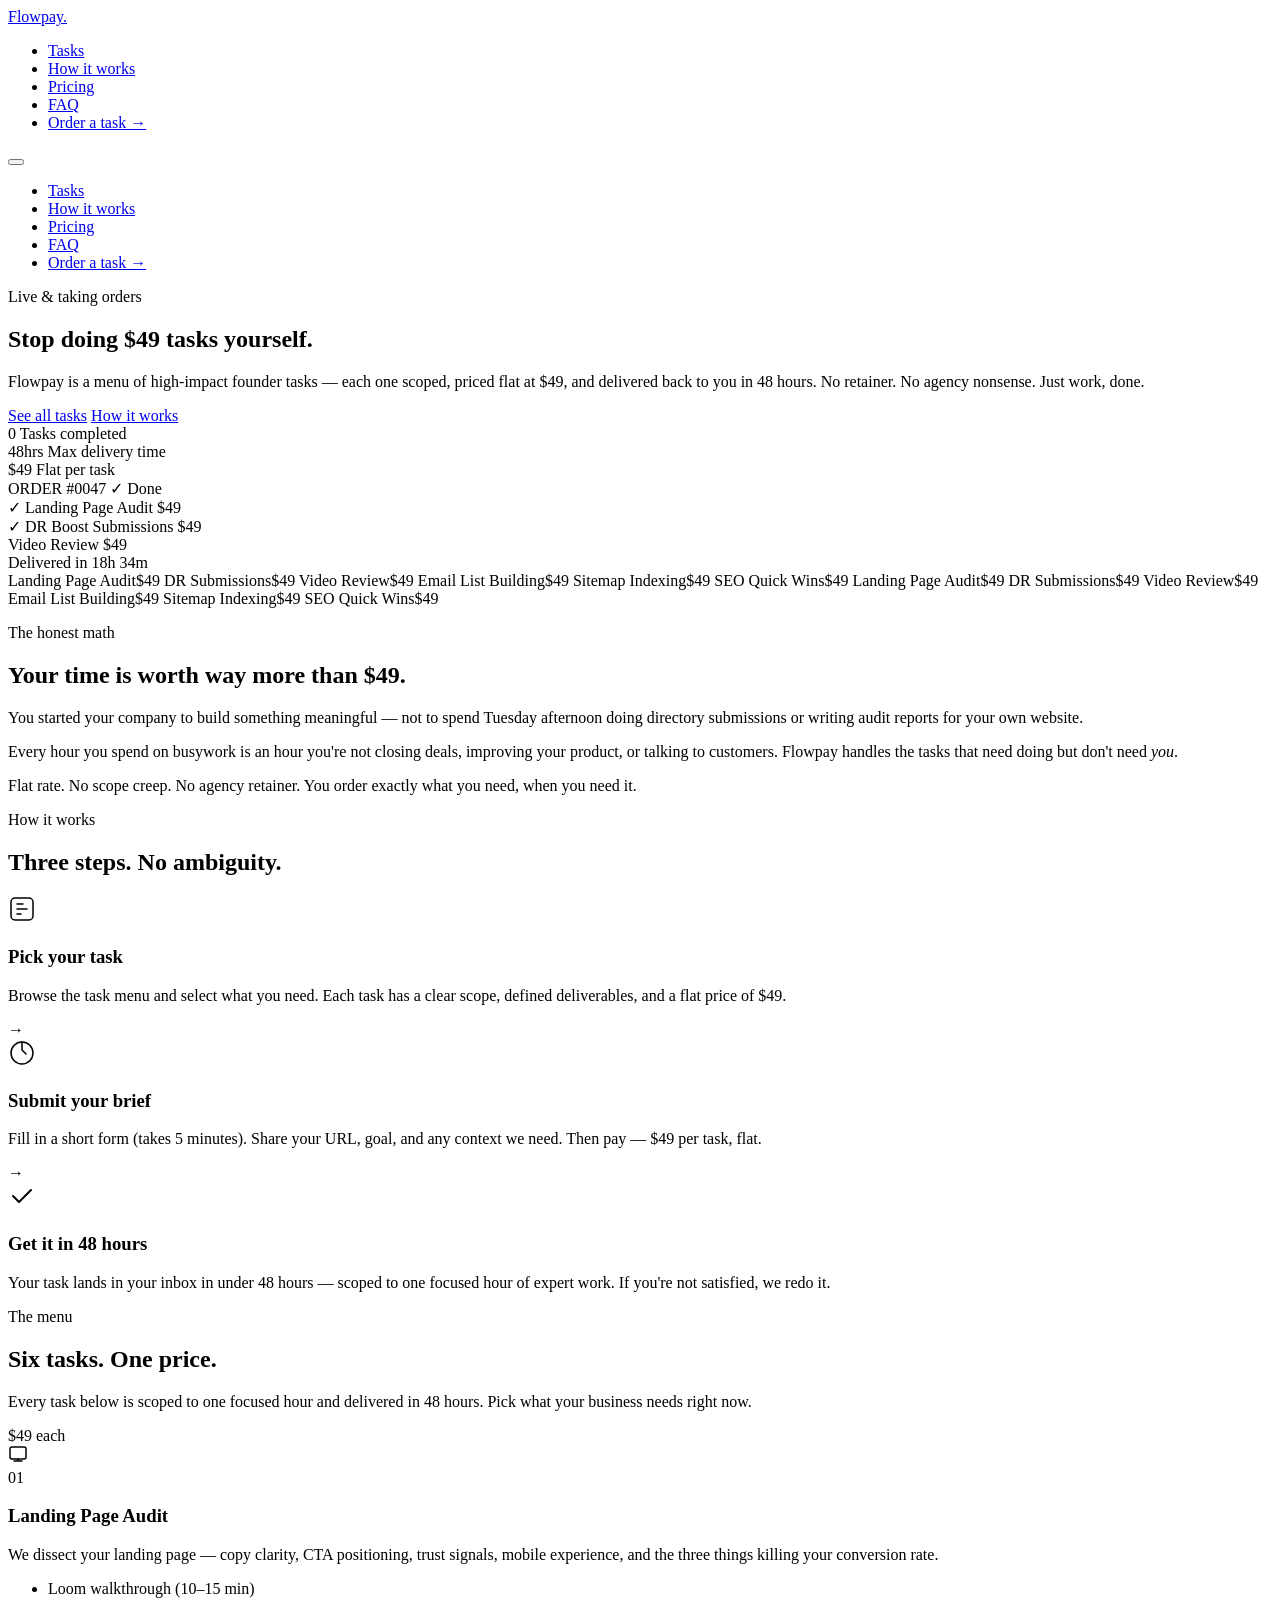
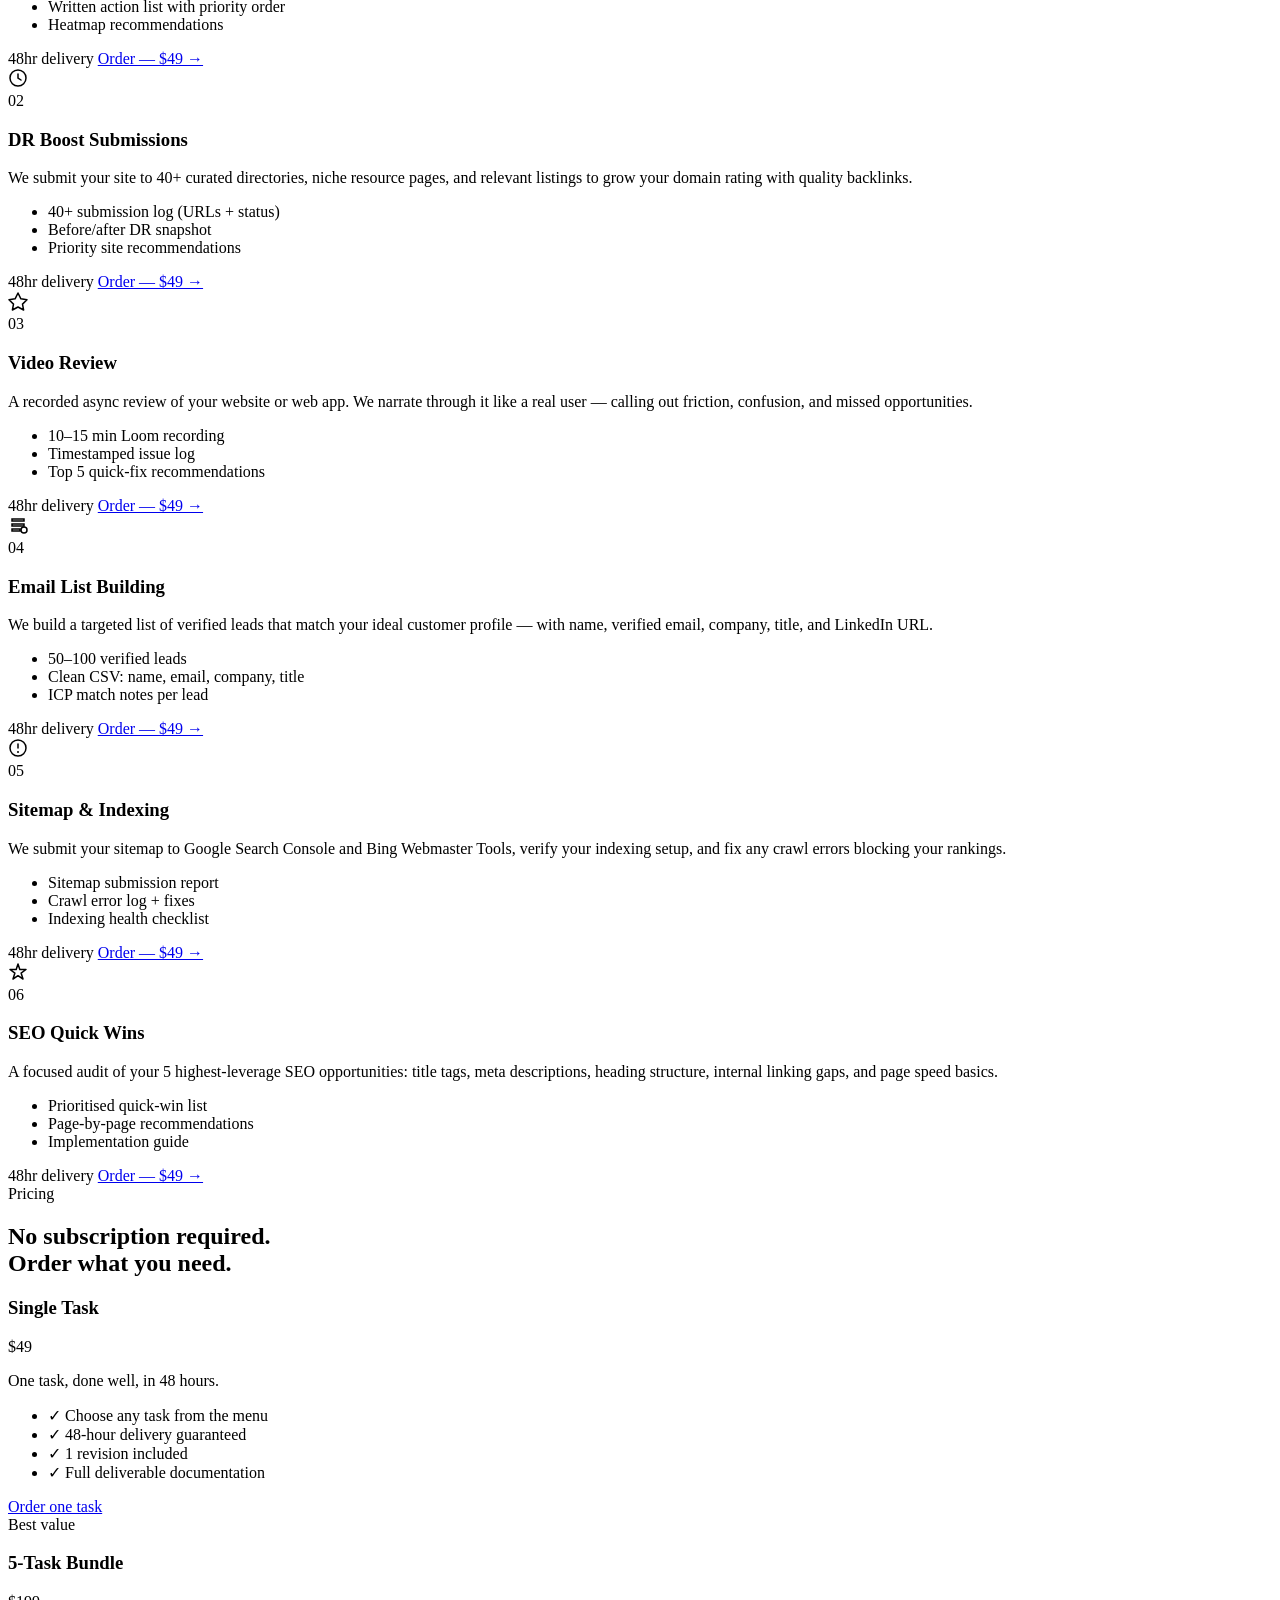
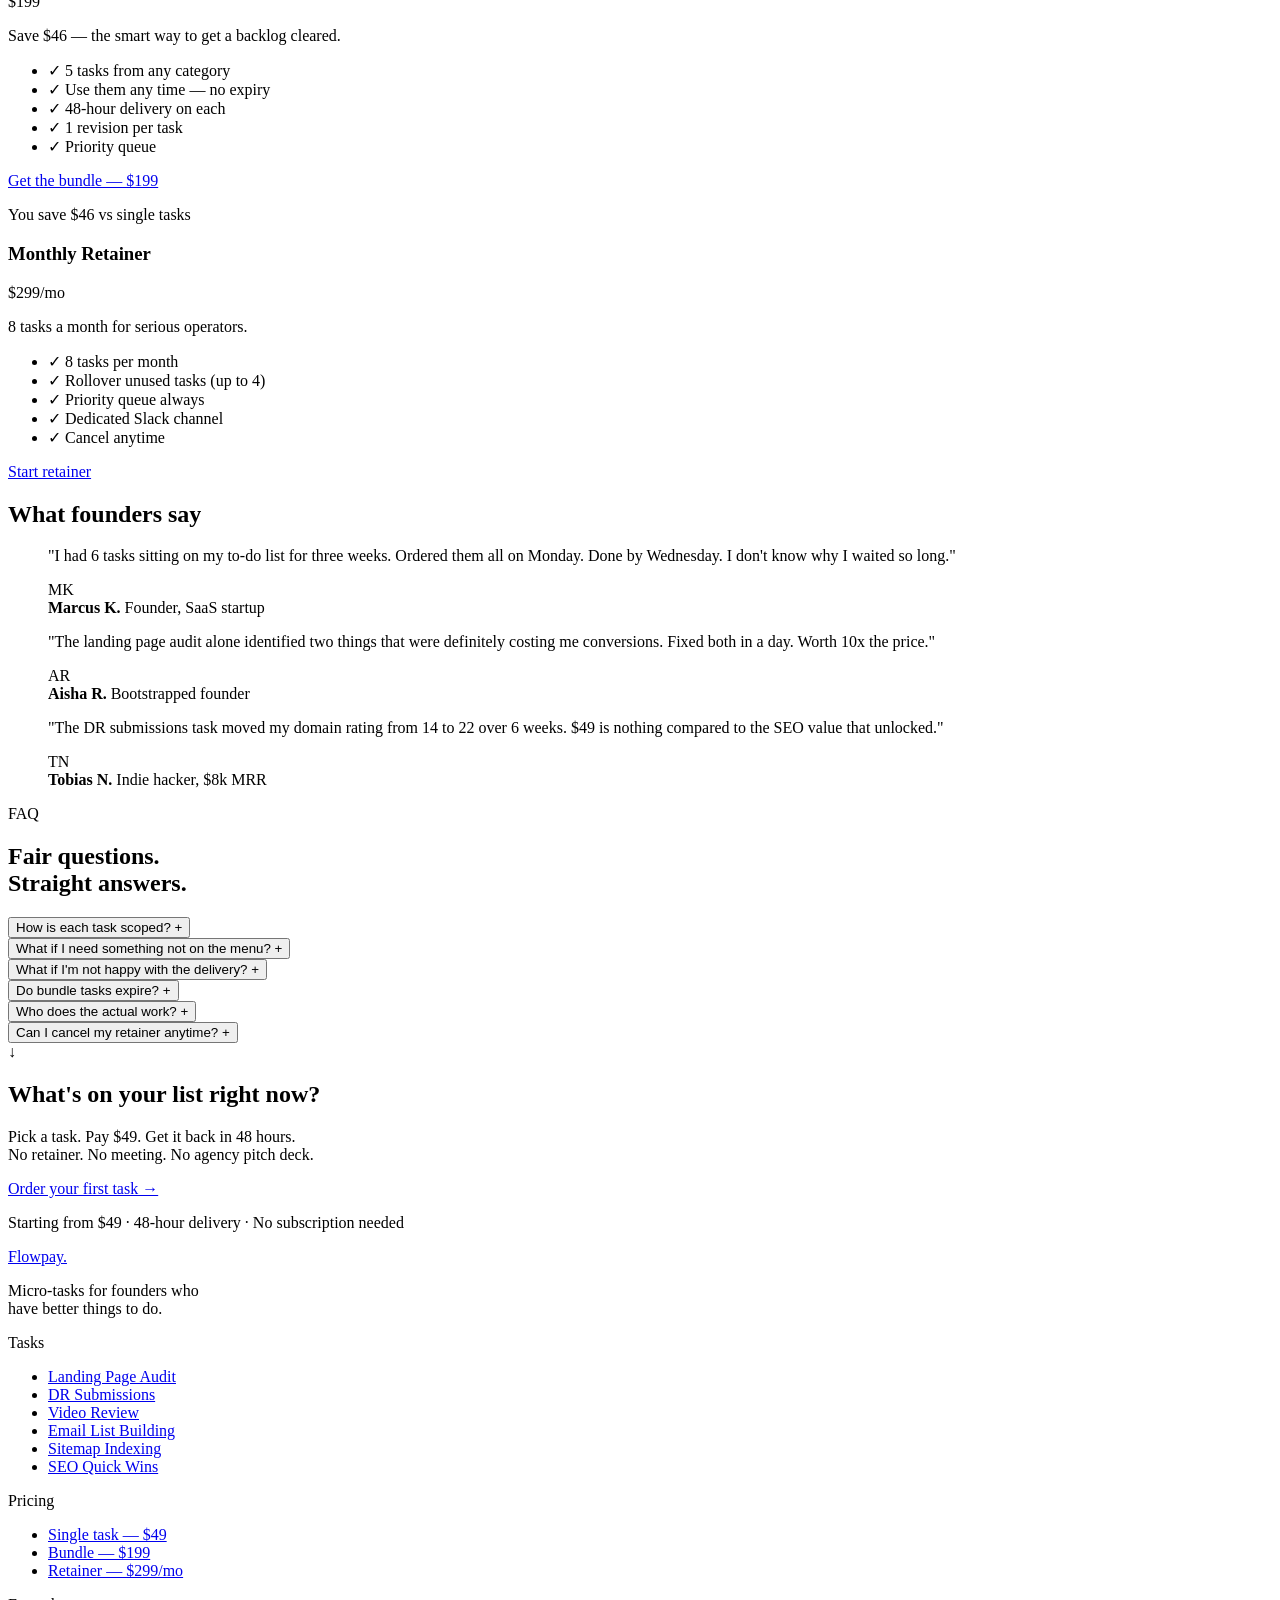
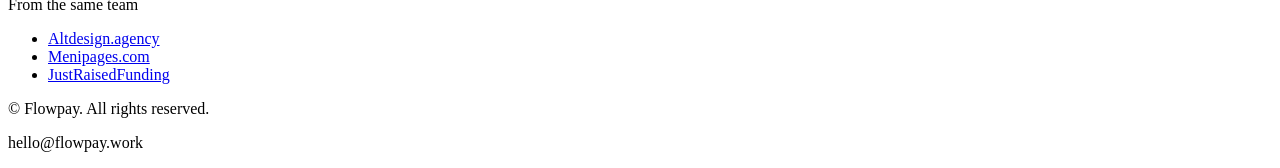
==== index.html @ aa898465 "Update index.html" ====
<!DOCTYPE html>
<html lang="en">
<head>
  <meta charset="UTF-8" />
  <meta name="viewport" content="width=device-width, initial-scale=1.0" />

  <!-- Primary SEO -->
  <title>Flowpay — $49 Tasks Done in 48 Hours for Busy Founders</title>
  <meta name="description" content="Flowpay is a micro-task service for founders. Pick a task — landing page audit, DR submissions, video review, email list building — pay $49, get it done in 48 hours." />
  <meta name="keywords" content="micro tasks for founders, landing page audit, DR boost, domain rating submissions, email list building, SEO audit, founder tools, startup tools, async tasks" />
  <meta name="author" content="Flowpay" />
  <meta name="robots" content="index, follow" />
  <link rel="canonical" href="https://flowpay.work/" />

  <!-- Open Graph -->
  <meta property="og:type" content="website" />
  <meta property="og:url" content="https://flowpay.work/" />
  <meta property="og:title" content="Flowpay — $49 Tasks Done in 48 Hours" />
  <meta property="og:description" content="Stop doing founder busywork yourself. Pick a task, pay $49, get it done in 48 hours. Landing page audits, DR submissions, email lists, and more." />
  <meta property="og:image" content="https://flowpay.work/og-image.jpg" />
  <meta property="og:site_name" content="Flowpay" />

  <!-- Twitter Card -->
  <meta name="twitter:card" content="summary_large_image" />
  <meta name="twitter:title" content="Flowpay — $49 Tasks Done in 48 Hours" />
  <meta name="twitter:description" content="A menu of high-impact founder tasks. Flat $49 each. Delivered in 48 hours. No retainer, no agency nonsense." />
  <meta name="twitter:image" content="https://flowpay.work/og-image.jpg" />

  <!-- Structured Data: Organization -->
  <script type="application/ld+json">
  {
    "@context": "https://schema.org",
    "@type": "Organization",
    "name": "Flowpay",
    "url": "https://flowpay.work",
    "description": "Micro-task service for busy founders. $49 per task, 48-hour delivery.",
    "areaServed": "Worldwide",
    "priceRange": "$"
  }
  </script>

  <!-- Structured Data: Service with Offers -->
  <script type="application/ld+json">
  {
    "@context": "https://schema.org",
    "@type": "Service",
    "provider": { "@type": "Organization", "name": "Flowpay" },
    "serviceType": "Founder Micro-Tasks",
    "description": "Scoped, flat-rate tasks delivered in 48 hours for busy founders.",
    "offers": [
      { "@type": "Offer", "name": "Landing Page Audit", "price": "49", "priceCurrency": "USD", "description": "End-to-end landing page review: copy, CTA placement, mobile, and conversion bottlenecks." },
      { "@type": "Offer", "name": "DR Boost Submissions", "price": "49", "priceCurrency": "USD", "description": "Submit your site to 40+ quality directories to build domain rating." },
      { "@type": "Offer", "name": "Video Review", "price": "49", "priceCurrency": "USD", "description": "Async Loom review of your website or web app with UX observations." },
      { "@type": "Offer", "name": "Email List Building", "price": "49", "priceCurrency": "USD", "description": "Targeted, verified email leads based on your ICP, delivered as a CSV." },
      { "@type": "Offer", "name": "Sitemap & Indexing", "price": "49", "priceCurrency": "USD", "description": "Submit sitemap to Google and Bing, verify indexing, crawl error report." },
      { "@type": "Offer", "name": "SEO Quick Wins", "price": "49", "priceCurrency": "USD", "description": "Focused audit of your highest-impact SEO opportunities." }
    ]
  }
  </script>

  <!-- Structured Data: FAQ -->
  <script type="application/ld+json">
  {
    "@context": "https://schema.org",
    "@type": "FAQPage",
    "mainEntity": [
      {
        "@type": "Question",
        "name": "How long does each task take?",
        "acceptedAnswer": { "@type": "Answer", "text": "Every task is scoped to 1 hour of focused work and delivered within 48 hours of your order." }
      },
      {
        "@type": "Question",
        "name": "Do I need a subscription?",
        "acceptedAnswer": { "@type": "Answer", "text": "No subscription required. Order as many or as few tasks as you need. Bundles available for better value." }
      },
      {
        "@type": "Question",
        "name": "What if I'm not happy with the delivery?",
        "acceptedAnswer": { "@type": "Answer", "text": "We redo it, no questions asked. Quality is the whole point." }
      }
    ]
  }
  </script>

  <!-- Fonts -->
  <link rel="preconnect" href="https://fonts.googleapis.com" />
  <link rel="preconnect" href="https://fonts.gstatic.com" crossorigin />
  <link href="https://fonts.googleapis.com/css2?family=Big+Shoulders+Display:wght@400;700;900&family=Outfit:wght@300;400;500;600&display=swap" rel="stylesheet" />

  <link rel="stylesheet" href="styles.css" />
</head>
<body>

  <!-- ░░ NAV ░░ -->
  <header class="nav-header" id="nav-header">
    <nav class="nav" aria-label="Main navigation">
      <a href="/" class="nav-logo" aria-label="Flowpay home">
        <span class="logo-fp">Flow</span><span class="logo-pay">pay</span><span class="logo-dot" aria-hidden="true">.</span>
      </a>

      <ul class="nav-links" role="list">
        <li><a href="#tasks" class="nav-link">Tasks</a></li>
        <li><a href="#how-it-works" class="nav-link">How it works</a></li>
        <li><a href="#pricing" class="nav-link">Pricing</a></li>
        <li><a href="#faq" class="nav-link">FAQ</a></li>
        <li><a href="#tasks" class="nav-cta">Order a task →</a></li>
      </ul>

      <button class="nav-toggle" id="nav-toggle" aria-label="Toggle navigation" aria-expanded="false">
        <span></span><span></span><span></span>
      </button>
    </nav>

    <div class="mobile-menu" id="mobile-menu" role="dialog" aria-label="Mobile navigation">
      <ul class="mobile-links" role="list">
        <li><a href="#tasks" class="mobile-link">Tasks</a></li>
        <li><a href="#how-it-works" class="mobile-link">How it works</a></li>
        <li><a href="#pricing" class="mobile-link">Pricing</a></li>
        <li><a href="#faq" class="mobile-link">FAQ</a></li>
        <li><a href="#tasks" class="mobile-link mobile-cta">Order a task →</a></li>
      </ul>
    </div>
  </header>

  <main>

    <!-- ░░ HERO ░░ -->
    <section class="hero" id="hero" aria-labelledby="hero-heading">
      <div class="container">
        <div class="hero-inner">

          <div class="hero-left">
            <div class="hero-badge reveal">
              <span class="badge-pulse" aria-hidden="true"></span>
              Live &amp; taking orders
            </div>

            <h1 class="hero-heading" id="hero-heading">
              <span class="h-line reveal delay-1">Stop doing</span>
              <span class="h-line h-accent reveal delay-2">$49 tasks</span>
              <span class="h-line reveal delay-3">yourself.</span>
            </h1>

            <p class="hero-sub reveal delay-4">
              Flowpay is a menu of high-impact founder tasks — each one scoped,
              priced flat at $49, and delivered back to you in 48 hours.
              No retainer. No agency nonsense. Just work, done.
            </p>

            <div class="hero-actions reveal delay-5">
              <a href="#tasks" class="btn-primary">See all tasks</a>
              <a href="#how-it-works" class="btn-outline">How it works</a>
            </div>

            <div class="hero-proof reveal delay-5">
              <div class="proof-item">
                <span class="proof-num" id="task-counter">0</span>
                <span class="proof-label">Tasks completed</span>
              </div>
              <div class="proof-sep" aria-hidden="true"></div>
              <div class="proof-item">
                <span class="proof-num">48<span class="proof-unit">hrs</span></span>
                <span class="proof-label">Max delivery time</span>
              </div>
              <div class="proof-sep" aria-hidden="true"></div>
              <div class="proof-item">
                <span class="proof-num">$49</span>
                <span class="proof-label">Flat per task</span>
              </div>
            </div>
          </div>

          <!-- Animated receipt panel -->
          <div class="hero-right reveal delay-3" aria-hidden="true">
            <div class="receipt-card">
              <div class="receipt-header">
                <span class="receipt-title">ORDER #0047</span>
                <span class="receipt-status status-done">✓ Done</span>
              </div>
              <div class="receipt-divider"></div>
              <div class="receipt-items">
                <div class="r-item r-item--done">
                  <span class="r-check">✓</span>
                  <span class="r-name">Landing Page Audit</span>
                  <span class="r-price">$49</span>
                </div>
                <div class="r-item r-item--done">
                  <span class="r-check">✓</span>
                  <span class="r-name">DR Boost Submissions</span>
                  <span class="r-price">$49</span>
                </div>
                <div class="r-item r-item--active" id="active-task">
                  <span class="r-check r-spinner" aria-hidden="true"></span>
                  <span class="r-name" id="rotating-task">Video Review</span>
                  <span class="r-price">$49</span>
                </div>
              </div>
              <div class="receipt-divider"></div>
              <div class="receipt-footer">
                <span>Delivered in</span>
                <span class="receipt-time">
                  <span id="countdown-h">18</span>h
                  <span id="countdown-m">34</span>m
                </span>
              </div>
            </div>
            <div class="receipt-shadow" aria-hidden="true"></div>
          </div>

        </div>
      </div>

      <!-- Hero marquee -->
      <div class="hero-marquee" aria-hidden="true">
        <div class="marquee-track">
          <span>Landing Page Audit</span><span class="sep">$49</span>
          <span>DR Submissions</span><span class="sep">$49</span>
          <span>Video Review</span><span class="sep">$49</span>
          <span>Email List Building</span><span class="sep">$49</span>
          <span>Sitemap Indexing</span><span class="sep">$49</span>
          <span>SEO Quick Wins</span><span class="sep">$49</span>
          <span>Landing Page Audit</span><span class="sep">$49</span>
          <span>DR Submissions</span><span class="sep">$49</span>
          <span>Video Review</span><span class="sep">$49</span>
          <span>Email List Building</span><span class="sep">$49</span>
          <span>Sitemap Indexing</span><span class="sep">$49</span>
          <span>SEO Quick Wins</span><span class="sep">$49</span>
        </div>
      </div>
    </section>

    <!-- ░░ THE PITCH ░░ -->
    <section class="pitch section" aria-labelledby="pitch-heading">
      <div class="container">
        <div class="pitch-inner">
          <div class="pitch-left reveal">
            <p class="pitch-overline">The honest math</p>
            <h2 class="pitch-heading" id="pitch-heading">
              Your time is worth way more than $49.
            </h2>
          </div>
          <div class="pitch-right reveal delay-2">
            <p>You started your company to build something meaningful — not to spend Tuesday afternoon doing directory submissions or writing audit reports for your own website.</p>
            <p>Every hour you spend on busywork is an hour you're not closing deals, improving your product, or talking to customers. Flowpay handles the tasks that need doing but don't need <em>you</em>.</p>
            <p>Flat rate. No scope creep. No agency retainer. You order exactly what you need, when you need it.</p>
          </div>
        </div>
      </div>
    </section>

    <!-- ░░ HOW IT WORKS ░░ -->
    <section class="how section" id="how-it-works" aria-labelledby="how-heading">
      <div class="container">
        <div class="section-label reveal">How it works</div>
        <h2 class="section-title reveal delay-1" id="how-heading">Three steps. No ambiguity.</h2>

        <div class="steps-grid">
          <div class="step reveal" data-step="01">
            <div class="step-icon" aria-hidden="true">
              <svg width="28" height="28" viewBox="0 0 28 28" fill="none"><rect x="3" y="3" width="22" height="22" rx="4" stroke="currentColor" stroke-width="1.5"/><path d="M9 14h10M9 9h6M9 19h4" stroke="currentColor" stroke-width="1.5" stroke-linecap="round"/></svg>
            </div>
            <h3 class="step-name">Pick your task</h3>
            <p class="step-desc">Browse the task menu and select what you need. Each task has a clear scope, defined deliverables, and a flat price of $49.</p>
          </div>

          <div class="step-arrow" aria-hidden="true">→</div>

          <div class="step reveal delay-1" data-step="02">
            <div class="step-icon" aria-hidden="true">
              <svg width="28" height="28" viewBox="0 0 28 28" fill="none"><path d="M14 3v8l4 4" stroke="currentColor" stroke-width="1.5" stroke-linecap="round"/><circle cx="14" cy="14" r="11" stroke="currentColor" stroke-width="1.5"/></svg>
            </div>
            <h3 class="step-name">Submit your brief</h3>
            <p class="step-desc">Fill in a short form (takes 5 minutes). Share your URL, goal, and any context we need. Then pay — $49 per task, flat.</p>
          </div>

          <div class="step-arrow" aria-hidden="true">→</div>

          <div class="step reveal delay-2" data-step="03">
            <div class="step-icon" aria-hidden="true">
              <svg width="28" height="28" viewBox="0 0 28 28" fill="none"><path d="M5 14l6 6L23 8" stroke="currentColor" stroke-width="2" stroke-linecap="round" stroke-linejoin="round"/></svg>
            </div>
            <h3 class="step-name">Get it in 48 hours</h3>
            <p class="step-desc">Your task lands in your inbox in under 48 hours — scoped to one focused hour of expert work. If you're not satisfied, we redo it.</p>
          </div>
        </div>
      </div>
    </section>

    <!-- ░░ TASK MENU ░░ -->
    <section class="tasks section" id="tasks" aria-labelledby="tasks-heading">
      <div class="container">
        <div class="tasks-header">
          <div>
            <div class="section-label reveal">The menu</div>
            <h2 class="section-title reveal delay-1" id="tasks-heading">
              Six tasks. One price.
            </h2>
            <p class="tasks-sub reveal delay-2">Every task below is scoped to one focused hour and delivered in 48 hours. Pick what your business needs right now.</p>
          </div>
          <div class="tasks-price-badge reveal delay-1" aria-label="All tasks $49 each">
            <span class="price-big">$49</span>
            <span class="price-each">each</span>
          </div>
        </div>

        <div class="tasks-grid">

          <!-- Task 1 -->
          <article class="task-card reveal" aria-labelledby="task-1-name">
            <div class="task-punch" aria-hidden="true"></div>
            <div class="task-top">
              <div class="task-icon task-icon--blue" aria-hidden="true">
                <svg width="20" height="20" viewBox="0 0 20 20" fill="none"><rect x="2" y="2" width="16" height="12" rx="2" stroke="currentColor" stroke-width="1.5"/><path d="M6 16h8M10 14v2" stroke="currentColor" stroke-width="1.5" stroke-linecap="round"/></svg>
              </div>
              <span class="task-num">01</span>
            </div>
            <h3 class="task-name" id="task-1-name">Landing Page Audit</h3>
            <p class="task-desc">We dissect your landing page — copy clarity, CTA positioning, trust signals, mobile experience, and the three things killing your conversion rate.</p>
            <ul class="task-delivers" aria-label="Deliverables">
              <li>Loom walkthrough (10–15 min)</li>
              <li>Written action list with priority order</li>
              <li>Heatmap recommendations</li>
            </ul>
            <div class="task-footer">
              <span class="task-delivery">48hr delivery</span>
              <a href="#pricing" class="task-order">Order — $49 →</a>
            </div>
          </article>

          <!-- Task 2 -->
          <article class="task-card reveal delay-1" aria-labelledby="task-2-name">
            <div class="task-punch" aria-hidden="true"></div>
            <div class="task-top">
              <div class="task-icon task-icon--green" aria-hidden="true">
                <svg width="20" height="20" viewBox="0 0 20 20" fill="none"><circle cx="10" cy="10" r="8" stroke="currentColor" stroke-width="1.5"/><path d="M10 6v4l3 2" stroke="currentColor" stroke-width="1.5" stroke-linecap="round"/></svg>
              </div>
              <span class="task-num">02</span>
            </div>
            <h3 class="task-name" id="task-2-name">DR Boost Submissions</h3>
            <p class="task-desc">We submit your site to 40+ curated directories, niche resource pages, and relevant listings to grow your domain rating with quality backlinks.</p>
            <ul class="task-delivers" aria-label="Deliverables">
              <li>40+ submission log (URLs + status)</li>
              <li>Before/after DR snapshot</li>
              <li>Priority site recommendations</li>
            </ul>
            <div class="task-footer">
              <span class="task-delivery">48hr delivery</span>
              <a href="#pricing" class="task-order">Order — $49 →</a>
            </div>
          </article>

          <!-- Task 3 -->
          <article class="task-card reveal delay-2" aria-labelledby="task-3-name">
            <div class="task-punch" aria-hidden="true"></div>
            <div class="task-top">
              <div class="task-icon task-icon--orange" aria-hidden="true">
                <svg width="20" height="20" viewBox="0 0 20 20" fill="none"><polygon points="10,2 12.9,7.8 19,8.7 14.5,13.1 15.6,19 10,16 4.4,19 5.5,13.1 1,8.7 7.1,7.8" stroke="currentColor" stroke-width="1.5" stroke-linejoin="round"/></svg>
              </div>
              <span class="task-num">03</span>
            </div>
            <h3 class="task-name" id="task-3-name">Video Review</h3>
            <p class="task-desc">A recorded async review of your website or web app. We narrate through it like a real user — calling out friction, confusion, and missed opportunities.</p>
            <ul class="task-delivers" aria-label="Deliverables">
              <li>10–15 min Loom recording</li>
              <li>Timestamped issue log</li>
              <li>Top 5 quick-fix recommendations</li>
            </ul>
            <div class="task-footer">
              <span class="task-delivery">48hr delivery</span>
              <a href="#pricing" class="task-order">Order — $49 →</a>
            </div>
          </article>

          <!-- Task 4 -->
          <article class="task-card reveal" aria-labelledby="task-4-name">
            <div class="task-punch" aria-hidden="true"></div>
            <div class="task-top">
              <div class="task-icon task-icon--purple" aria-hidden="true">
                <svg width="20" height="20" viewBox="0 0 20 20" fill="none"><path d="M4 4h12v2H4zM4 9h12v2H4zM4 14h8v2H4z" stroke="currentColor" stroke-width="1.5" stroke-linecap="round"/><circle cx="16" cy="15" r="3" stroke="currentColor" stroke-width="1.5"/></svg>
              </div>
              <span class="task-num">04</span>
            </div>
            <h3 class="task-name" id="task-4-name">Email List Building</h3>
            <p class="task-desc">We build a targeted list of verified leads that match your ideal customer profile — with name, verified email, company, title, and LinkedIn URL.</p>
            <ul class="task-delivers" aria-label="Deliverables">
              <li>50–100 verified leads</li>
              <li>Clean CSV: name, email, company, title</li>
              <li>ICP match notes per lead</li>
            </ul>
            <div class="task-footer">
              <span class="task-delivery">48hr delivery</span>
              <a href="#pricing" class="task-order">Order — $49 →</a>
            </div>
          </article>

          <!-- Task 5 -->
          <article class="task-card reveal delay-1" aria-labelledby="task-5-name">
            <div class="task-punch" aria-hidden="true"></div>
            <div class="task-top">
              <div class="task-icon task-icon--teal" aria-hidden="true">
                <svg width="20" height="20" viewBox="0 0 20 20" fill="none"><circle cx="10" cy="10" r="8" stroke="currentColor" stroke-width="1.5"/><path d="M10 6v4" stroke="currentColor" stroke-width="1.5" stroke-linecap="round"/><circle cx="10" cy="14" r="1" fill="currentColor"/></svg>
              </div>
              <span class="task-num">05</span>
            </div>
            <h3 class="task-name" id="task-5-name">Sitemap &amp; Indexing</h3>
            <p class="task-desc">We submit your sitemap to Google Search Console and Bing Webmaster Tools, verify your indexing setup, and fix any crawl errors blocking your rankings.</p>
            <ul class="task-delivers" aria-label="Deliverables">
              <li>Sitemap submission report</li>
              <li>Crawl error log + fixes</li>
              <li>Indexing health checklist</li>
            </ul>
            <div class="task-footer">
              <span class="task-delivery">48hr delivery</span>
              <a href="#pricing" class="task-order">Order — $49 →</a>
            </div>
          </article>

          <!-- Task 6 -->
          <article class="task-card reveal delay-2" aria-labelledby="task-6-name">
            <div class="task-punch" aria-hidden="true"></div>
            <div class="task-top">
              <div class="task-icon task-icon--red" aria-hidden="true">
                <svg width="20" height="20" viewBox="0 0 20 20" fill="none"><path d="M10 2l1.8 5.5H18l-4.9 3.6 1.9 5.9L10 13.7 5 17l1.9-5.9L2 7.5h6.2z" stroke="currentColor" stroke-width="1.5" stroke-linejoin="round"/></svg>
              </div>
              <span class="task-num">06</span>
            </div>
            <h3 class="task-name" id="task-6-name">SEO Quick Wins</h3>
            <p class="task-desc">A focused audit of your 5 highest-leverage SEO opportunities: title tags, meta descriptions, heading structure, internal linking gaps, and page speed basics.</p>
            <ul class="task-delivers" aria-label="Deliverables">
              <li>Prioritised quick-win list</li>
              <li>Page-by-page recommendations</li>
              <li>Implementation guide</li>
            </ul>
            <div class="task-footer">
              <span class="task-delivery">48hr delivery</span>
              <a href="#pricing" class="task-order">Order — $49 →</a>
            </div>
          </article>

        </div>
      </div>
    </section>

    <!-- ░░ PRICING ░░ -->
    <section class="pricing section" id="pricing" aria-labelledby="pricing-heading">
      <div class="container">
        <div class="section-label reveal">Pricing</div>
        <h2 class="section-title reveal delay-1" id="pricing-heading">
          No subscription required.<br/>Order what you need.
        </h2>

        <div class="pricing-grid">

          <div class="price-card reveal">
            <div class="price-card-top">
              <h3 class="price-name">Single Task</h3>
              <div class="price-amount">
                <span class="price-dollar">$</span>49
              </div>
            </div>
            <p class="price-tagline">One task, done well, in 48 hours.</p>
            <ul class="price-features" role="list">
              <li><span class="feat-check" aria-hidden="true">✓</span> Choose any task from the menu</li>
              <li><span class="feat-check" aria-hidden="true">✓</span> 48-hour delivery guaranteed</li>
              <li><span class="feat-check" aria-hidden="true">✓</span> 1 revision included</li>
              <li><span class="feat-check" aria-hidden="true">✓</span> Full deliverable documentation</li>
            </ul>
            <a href="https://buy.stripe.com/flowpay-single" class="price-cta price-cta--outline">Order one task</a>
          </div>

          <div class="price-card price-card--featured reveal delay-1">
            <div class="price-popular-badge">Best value</div>
            <div class="price-card-top">
              <h3 class="price-name">5-Task Bundle</h3>
              <div class="price-amount">
                <span class="price-dollar">$</span>199
              </div>
            </div>
            <p class="price-tagline">Save $46 — the smart way to get a backlog cleared.</p>
            <ul class="price-features" role="list">
              <li><span class="feat-check" aria-hidden="true">✓</span> 5 tasks from any category</li>
              <li><span class="feat-check" aria-hidden="true">✓</span> Use them any time — no expiry</li>
              <li><span class="feat-check" aria-hidden="true">✓</span> 48-hour delivery on each</li>
              <li><span class="feat-check" aria-hidden="true">✓</span> 1 revision per task</li>
              <li><span class="feat-check" aria-hidden="true">✓</span> Priority queue</li>
            </ul>
            <a href="https://buy.stripe.com/flowpay-bundle" class="price-cta price-cta--primary">Get the bundle — $199</a>
            <p class="price-saving">You save $46 vs single tasks</p>
          </div>

          <div class="price-card reveal delay-2">
            <div class="price-card-top">
              <h3 class="price-name">Monthly Retainer</h3>
              <div class="price-amount">
                <span class="price-dollar">$</span>299<span class="price-per">/mo</span>
              </div>
            </div>
            <p class="price-tagline">8 tasks a month for serious operators.</p>
            <ul class="price-features" role="list">
              <li><span class="feat-check" aria-hidden="true">✓</span> 8 tasks per month</li>
              <li><span class="feat-check" aria-hidden="true">✓</span> Rollover unused tasks (up to 4)</li>
              <li><span class="feat-check" aria-hidden="true">✓</span> Priority queue always</li>
              <li><span class="feat-check" aria-hidden="true">✓</span> Dedicated Slack channel</li>
              <li><span class="feat-check" aria-hidden="true">✓</span> Cancel anytime</li>
            </ul>
            <a href="https://buy.stripe.com/flowpay-retainer" class="price-cta price-cta--outline">Start retainer</a>
          </div>

        </div>
      </div>
    </section>

    <!-- ░░ SOCIAL PROOF ░░ -->
    <section class="proof section" aria-labelledby="proof-heading">
      <div class="container">
        <h2 class="sr-only" id="proof-heading">What founders say</h2>
        <div class="proof-grid">
          <blockquote class="proof-card reveal">
            <p class="proof-quote">"I had 6 tasks sitting on my to-do list for three weeks. Ordered them all on Monday. Done by Wednesday. I don't know why I waited so long."</p>
            <footer class="proof-author">
              <div class="proof-avatar" aria-hidden="true">MK</div>
              <div>
                <strong>Marcus K.</strong>
                <span>Founder, SaaS startup</span>
              </div>
            </footer>
          </blockquote>

          <blockquote class="proof-card reveal delay-1">
            <p class="proof-quote">"The landing page audit alone identified two things that were definitely costing me conversions. Fixed both in a day. Worth 10x the price."</p>
            <footer class="proof-author">
              <div class="proof-avatar" aria-hidden="true">AR</div>
              <div>
                <strong>Aisha R.</strong>
                <span>Bootstrapped founder</span>
              </div>
            </footer>
          </blockquote>

          <blockquote class="proof-card reveal delay-2">
            <p class="proof-quote">"The DR submissions task moved my domain rating from 14 to 22 over 6 weeks. $49 is nothing compared to the SEO value that unlocked."</p>
            <footer class="proof-author">
              <div class="proof-avatar" aria-hidden="true">TN</div>
              <div>
                <strong>Tobias N.</strong>
                <span>Indie hacker, $8k MRR</span>
              </div>
            </footer>
          </blockquote>
        </div>
      </div>
    </section>

    <!-- ░░ FAQ ░░ -->
    <section class="faq section" id="faq" aria-labelledby="faq-heading">
      <div class="container">
        <div class="faq-inner">
          <div class="faq-left">
            <div class="section-label reveal">FAQ</div>
            <h2 class="section-title reveal delay-1" id="faq-heading">
              Fair questions.<br/>Straight answers.
            </h2>
          </div>

          <div class="faq-right">
            <div class="faq-item reveal">
              <button class="faq-q" aria-expanded="false">
                How is each task scoped?
                <span class="faq-icon" aria-hidden="true">+</span>
              </button>
              <div class="faq-a" hidden>
                <p>Every task is designed to take one focused hour of skilled work. The scope is defined upfront — what we deliver is exactly what's listed on each task card. No hidden extras, no scope creep.</p>
              </div>
            </div>

            <div class="faq-item reveal delay-1">
              <button class="faq-q" aria-expanded="false">
                What if I need something not on the menu?
                <span class="faq-icon" aria-hidden="true">+</span>
              </button>
              <div class="faq-a" hidden>
                <p>Email us at hello@flowpay.work and describe what you need. If it fits a one-hour scope we'll likely add it to the menu, or we can quote you for it separately.</p>
              </div>
            </div>

            <div class="faq-item reveal delay-2">
              <button class="faq-q" aria-expanded="false">
                What if I'm not happy with the delivery?
                <span class="faq-icon" aria-hidden="true">+</span>
              </button>
              <div class="faq-a" hidden>
                <p>We redo it. No questions asked. Quality is the whole point. If the deliverable doesn't match what was promised, we fix it within 24 hours at no additional charge.</p>
              </div>
            </div>

            <div class="faq-item reveal delay-3">
              <button class="faq-q" aria-expanded="false">
                Do bundle tasks expire?
                <span class="faq-icon" aria-hidden="true">+</span>
              </button>
              <div class="faq-a" hidden>
                <p>No. Bundle tasks never expire. Order them when you're ready — use them over weeks or months. They're yours.</p>
              </div>
            </div>

            <div class="faq-item reveal delay-4">
              <button class="faq-q" aria-expanded="false">
                Who does the actual work?
                <span class="faq-icon" aria-hidden="true">+</span>
              </button>
              <div class="faq-a" hidden>
                <p>The Flowpay team — the same people who built JustRaisedFunding, Menipages, and Altdesign. We do this work on real projects every week, which is how we know what actually moves the needle.</p>
              </div>
            </div>

            <div class="faq-item reveal delay-5">
              <button class="faq-q" aria-expanded="false">
                Can I cancel my retainer anytime?
                <span class="faq-icon" aria-hidden="true">+</span>
              </button>
              <div class="faq-a" hidden>
                <p>Yes. Cancel before your next billing date and you won't be charged again. You keep access until the end of your current billing period and any tasks you've ordered will still be delivered.</p>
              </div>
            </div>
          </div>
        </div>
      </div>
    </section>

    <!-- ░░ FINAL CTA ░░ -->
    <section class="cta-section" aria-labelledby="cta-heading">
      <div class="container">
        <div class="cta-inner reveal">
          <div class="cta-tag" aria-hidden="true">↓</div>
          <h2 class="cta-heading" id="cta-heading">
            What's on your list right now?
          </h2>
          <p class="cta-sub">Pick a task. Pay $49. Get it back in 48 hours.<br/>No retainer. No meeting. No agency pitch deck.</p>
          <a href="#tasks" class="btn-primary btn-large">Order your first task →</a>
          <p class="cta-note">Starting from $49 · 48-hour delivery · No subscription needed</p>
        </div>
      </div>
    </section>

  </main>

  <!-- ░░ FOOTER ░░ -->
  <footer class="footer" role="contentinfo">
    <div class="container">
      <div class="footer-inner">
        <div class="footer-brand">
          <a href="/" class="footer-logo" aria-label="Flowpay home">
            <span class="logo-fp">Flow</span><span class="logo-pay">pay</span><span class="logo-dot">.</span>
          </a>
          <p class="footer-tagline">Micro-tasks for founders who<br/>have better things to do.</p>
        </div>

        <nav class="footer-nav" aria-label="Footer navigation">
          <div class="footer-col">
            <p class="footer-col-title">Tasks</p>
            <ul role="list">
              <li><a href="#tasks">Landing Page Audit</a></li>
              <li><a href="#tasks">DR Submissions</a></li>
              <li><a href="#tasks">Video Review</a></li>
              <li><a href="#tasks">Email List Building</a></li>
              <li><a href="#tasks">Sitemap Indexing</a></li>
              <li><a href="#tasks">SEO Quick Wins</a></li>
            </ul>
          </div>
          <div class="footer-col">
            <p class="footer-col-title">Pricing</p>
            <ul role="list">
              <li><a href="#pricing">Single task — $49</a></li>
              <li><a href="#pricing">Bundle — $199</a></li>
              <li><a href="#pricing">Retainer — $299/mo</a></li>
            </ul>
          </div>
          <div class="footer-col">
            <p class="footer-col-title">From the same team</p>
            <ul role="list">
              <li><a href="https://altdesign.agency" target="_blank" rel="noopener noreferrer">Altdesign.agency</a></li>
              <li><a href="https://menipages.com" target="_blank" rel="noopener noreferrer">Menipages.com</a></li>
              <li><a href="https://justraisedfunding.com" target="_blank" rel="noopener noreferrer">JustRaisedFunding</a></li>
            </ul>
          </div>
        </nav>
      </div>

      <div class="footer-bottom">
        <p>&copy; <span id="year"></span> Flowpay. All rights reserved.</p>
        <p class="footer-right">hello@flowpay.work</p>
      </div>
    </div>
  </footer>

  <script src="script.js"></script>
</body>
</html>
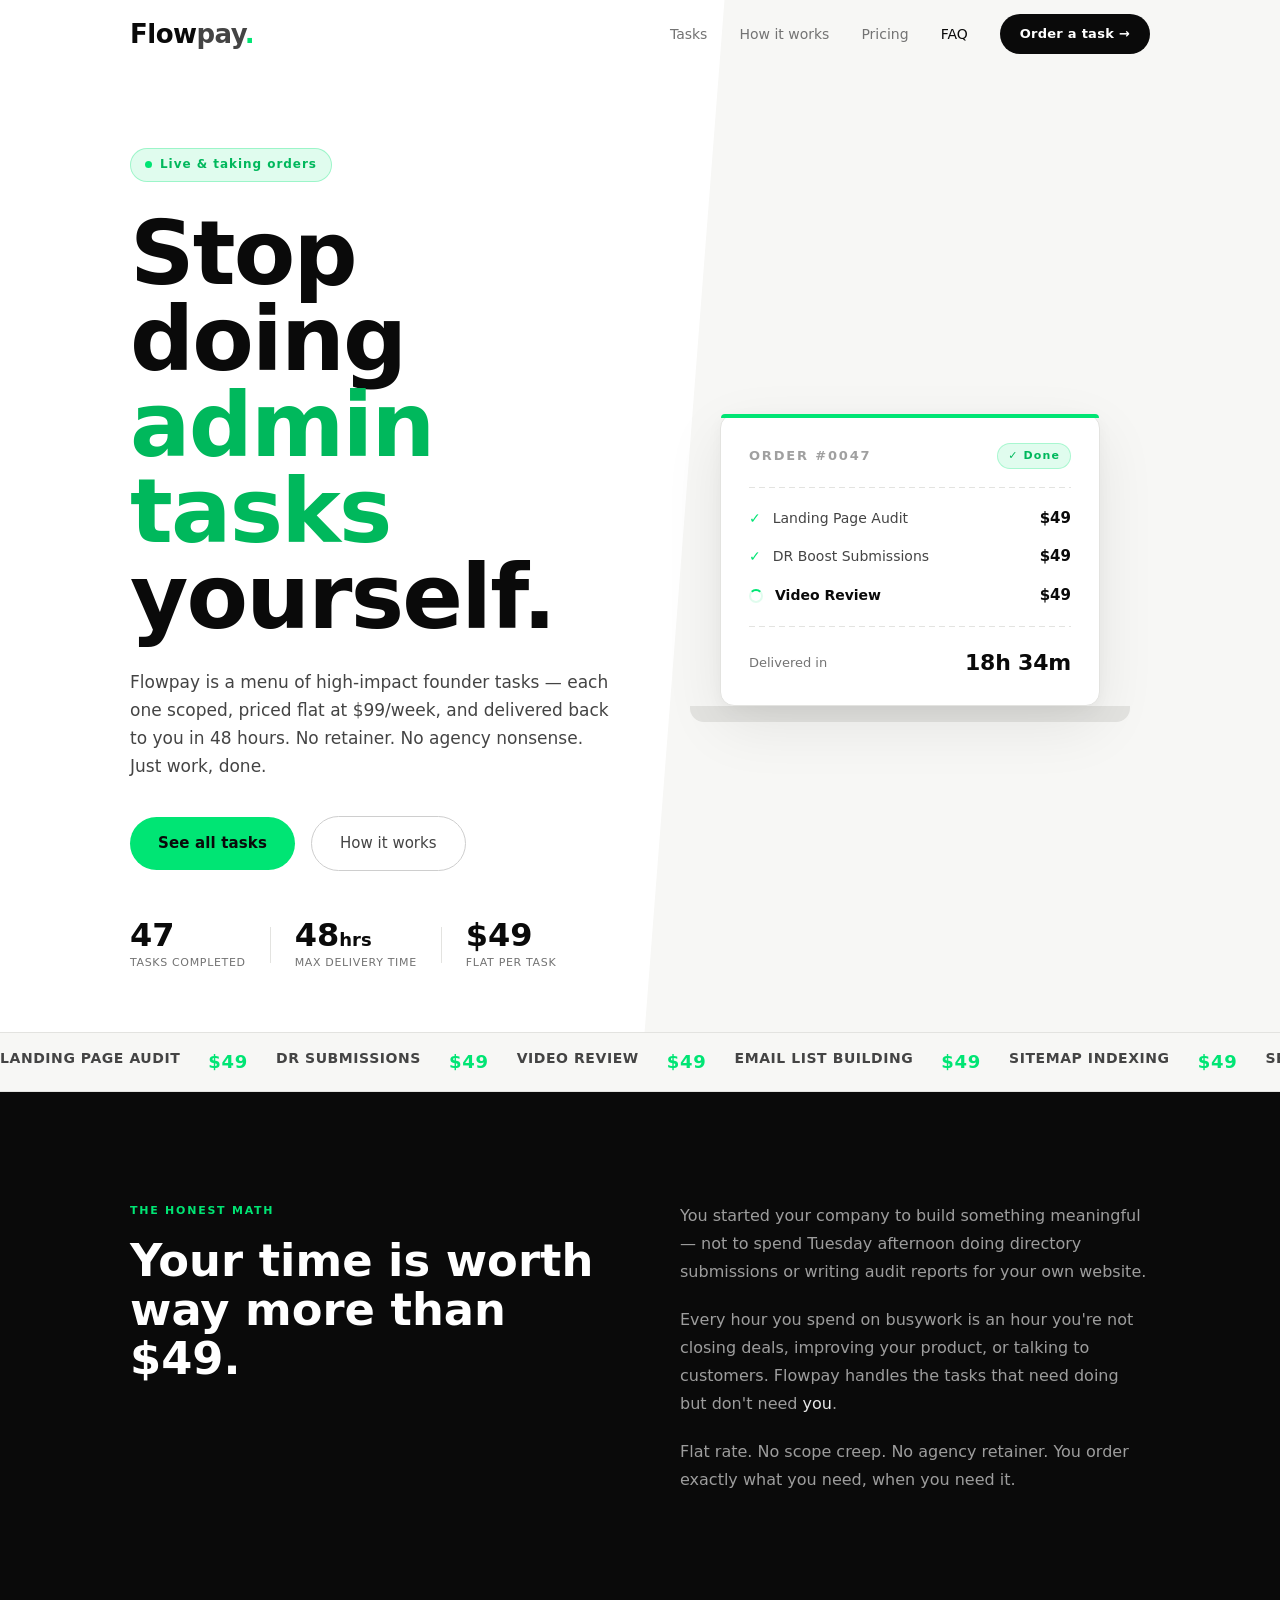
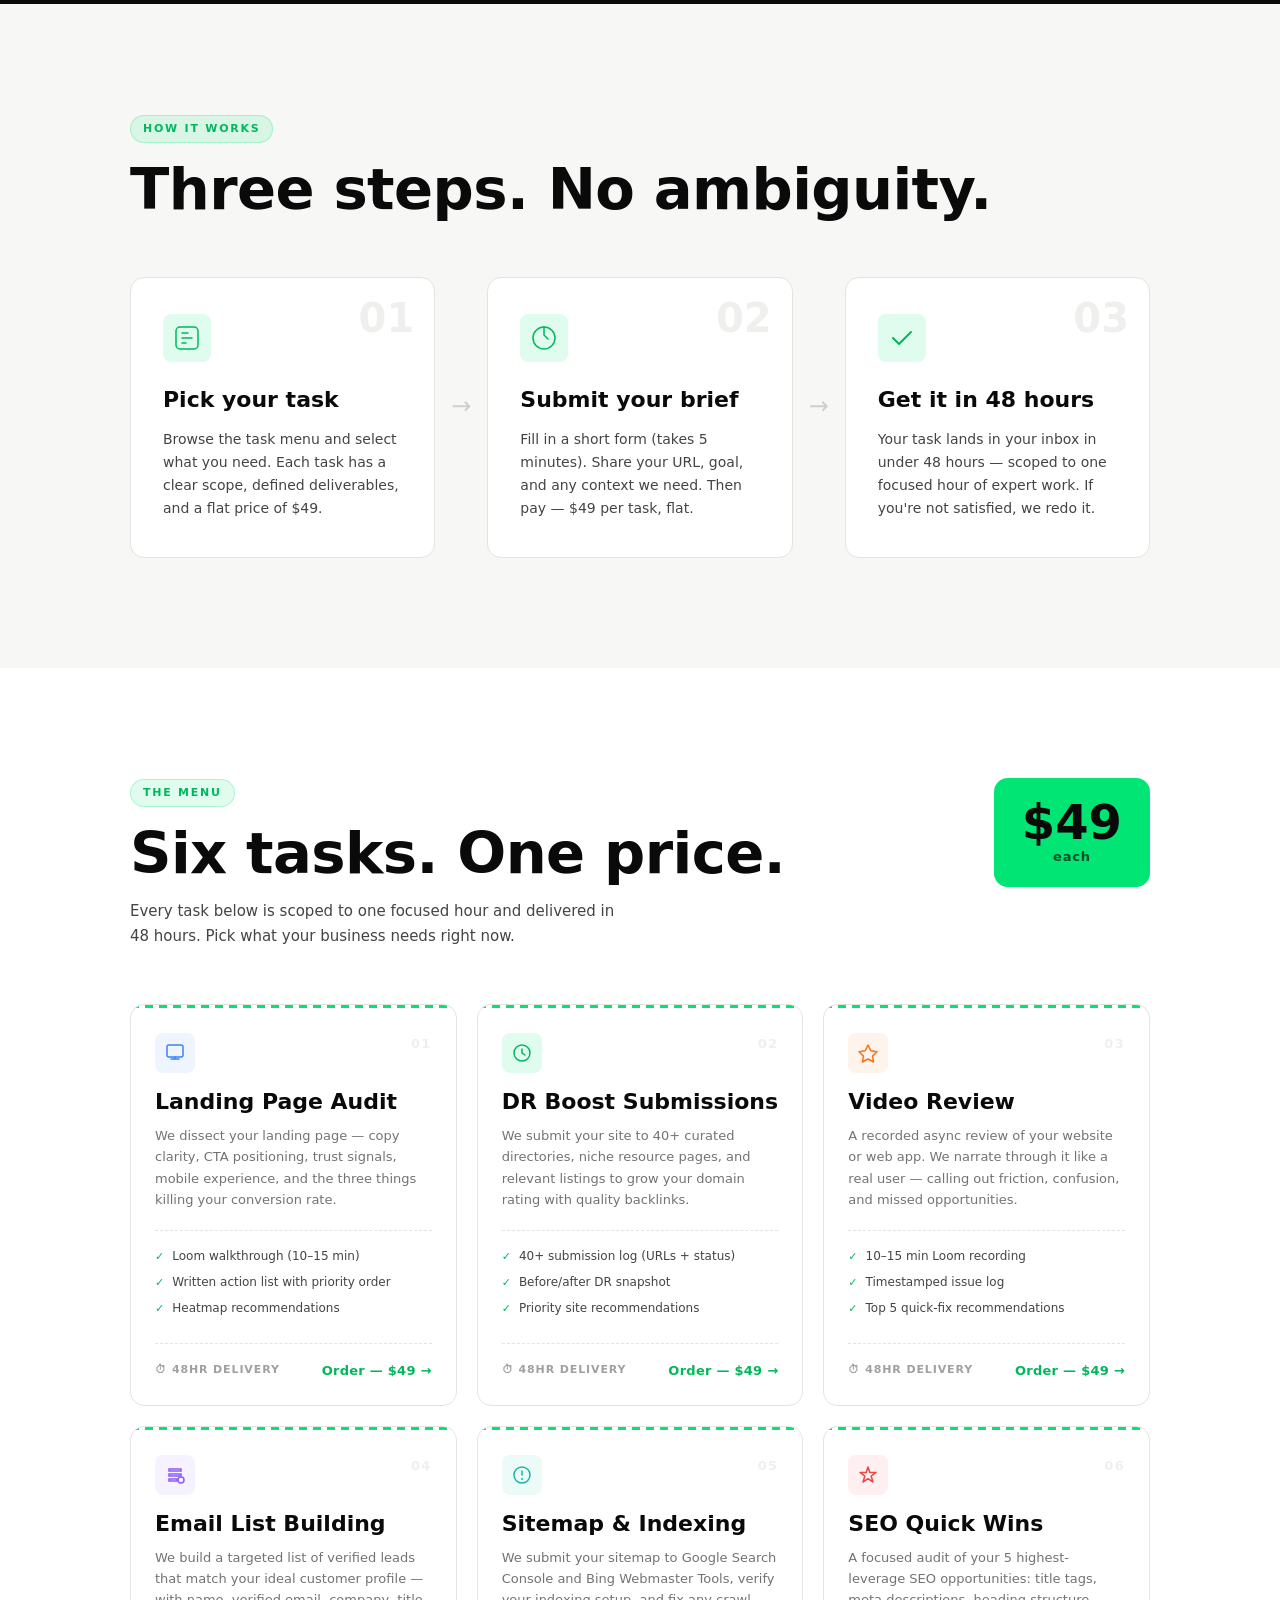
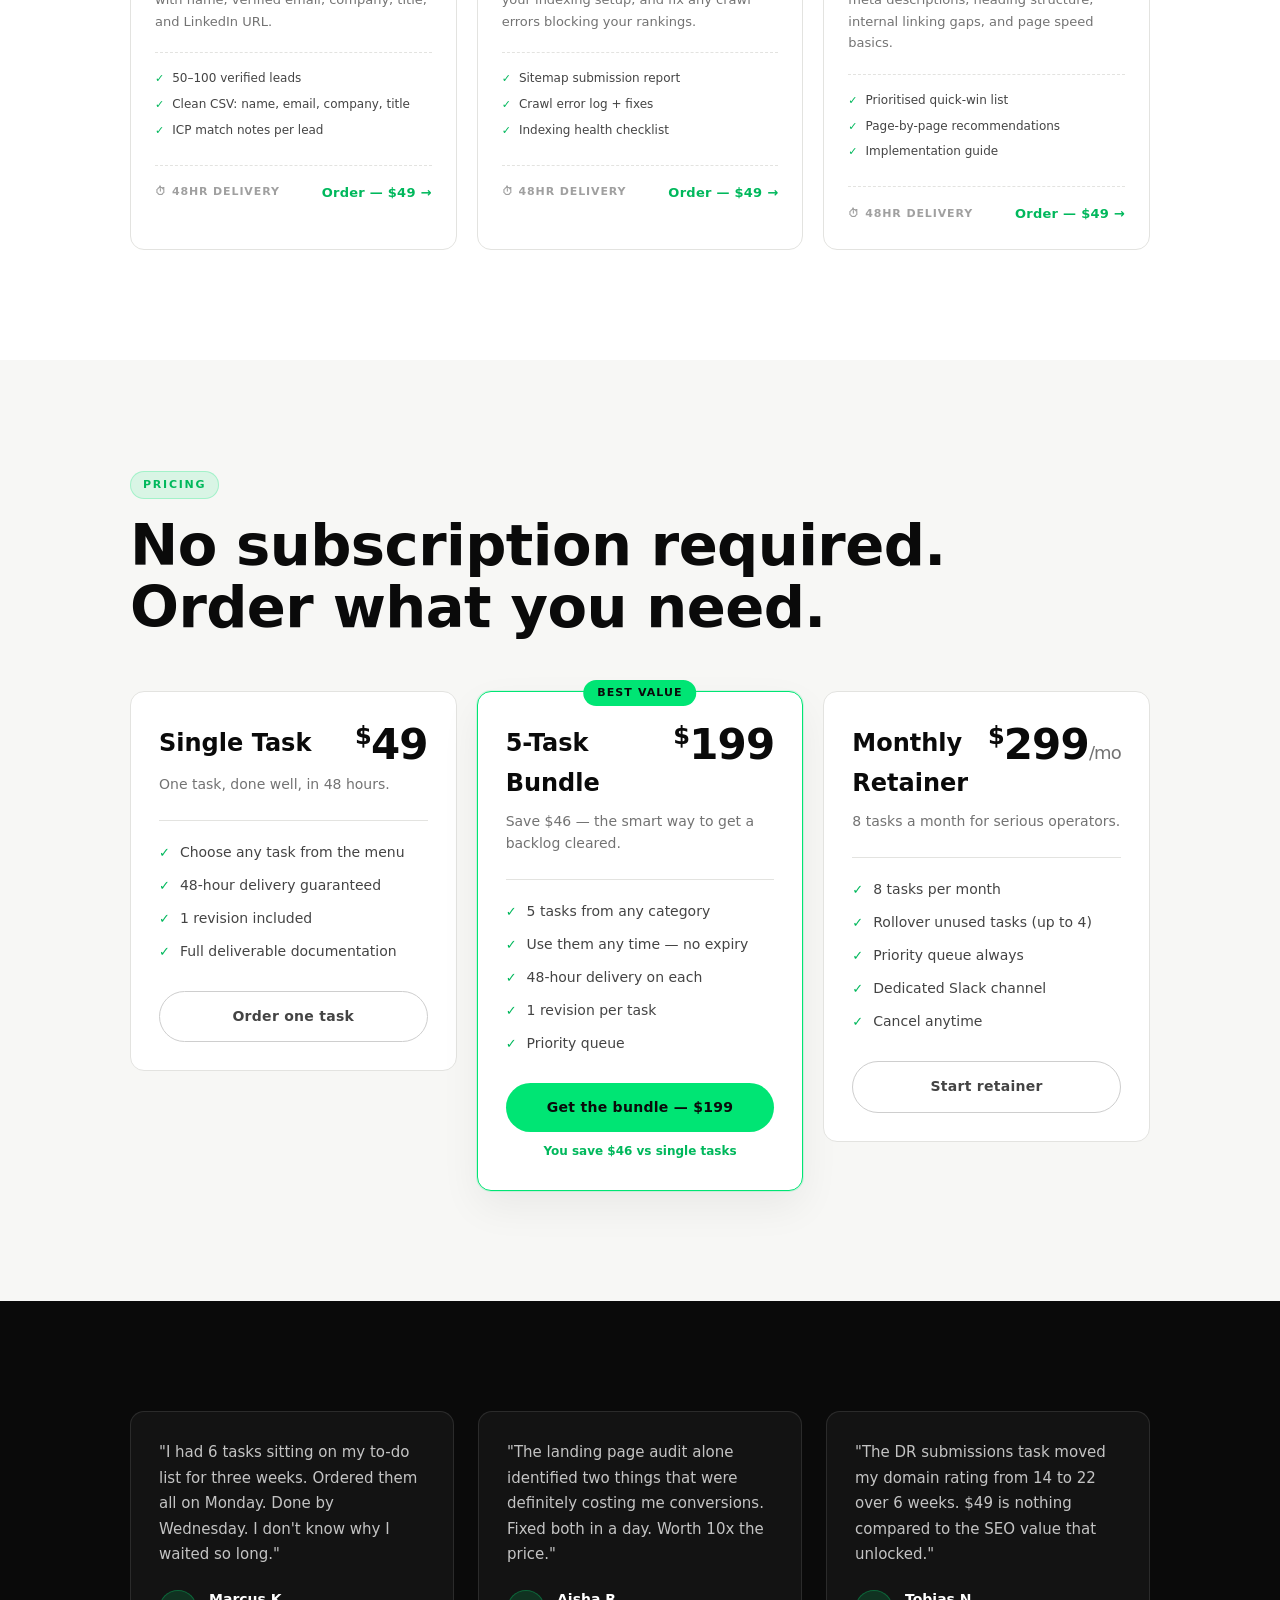
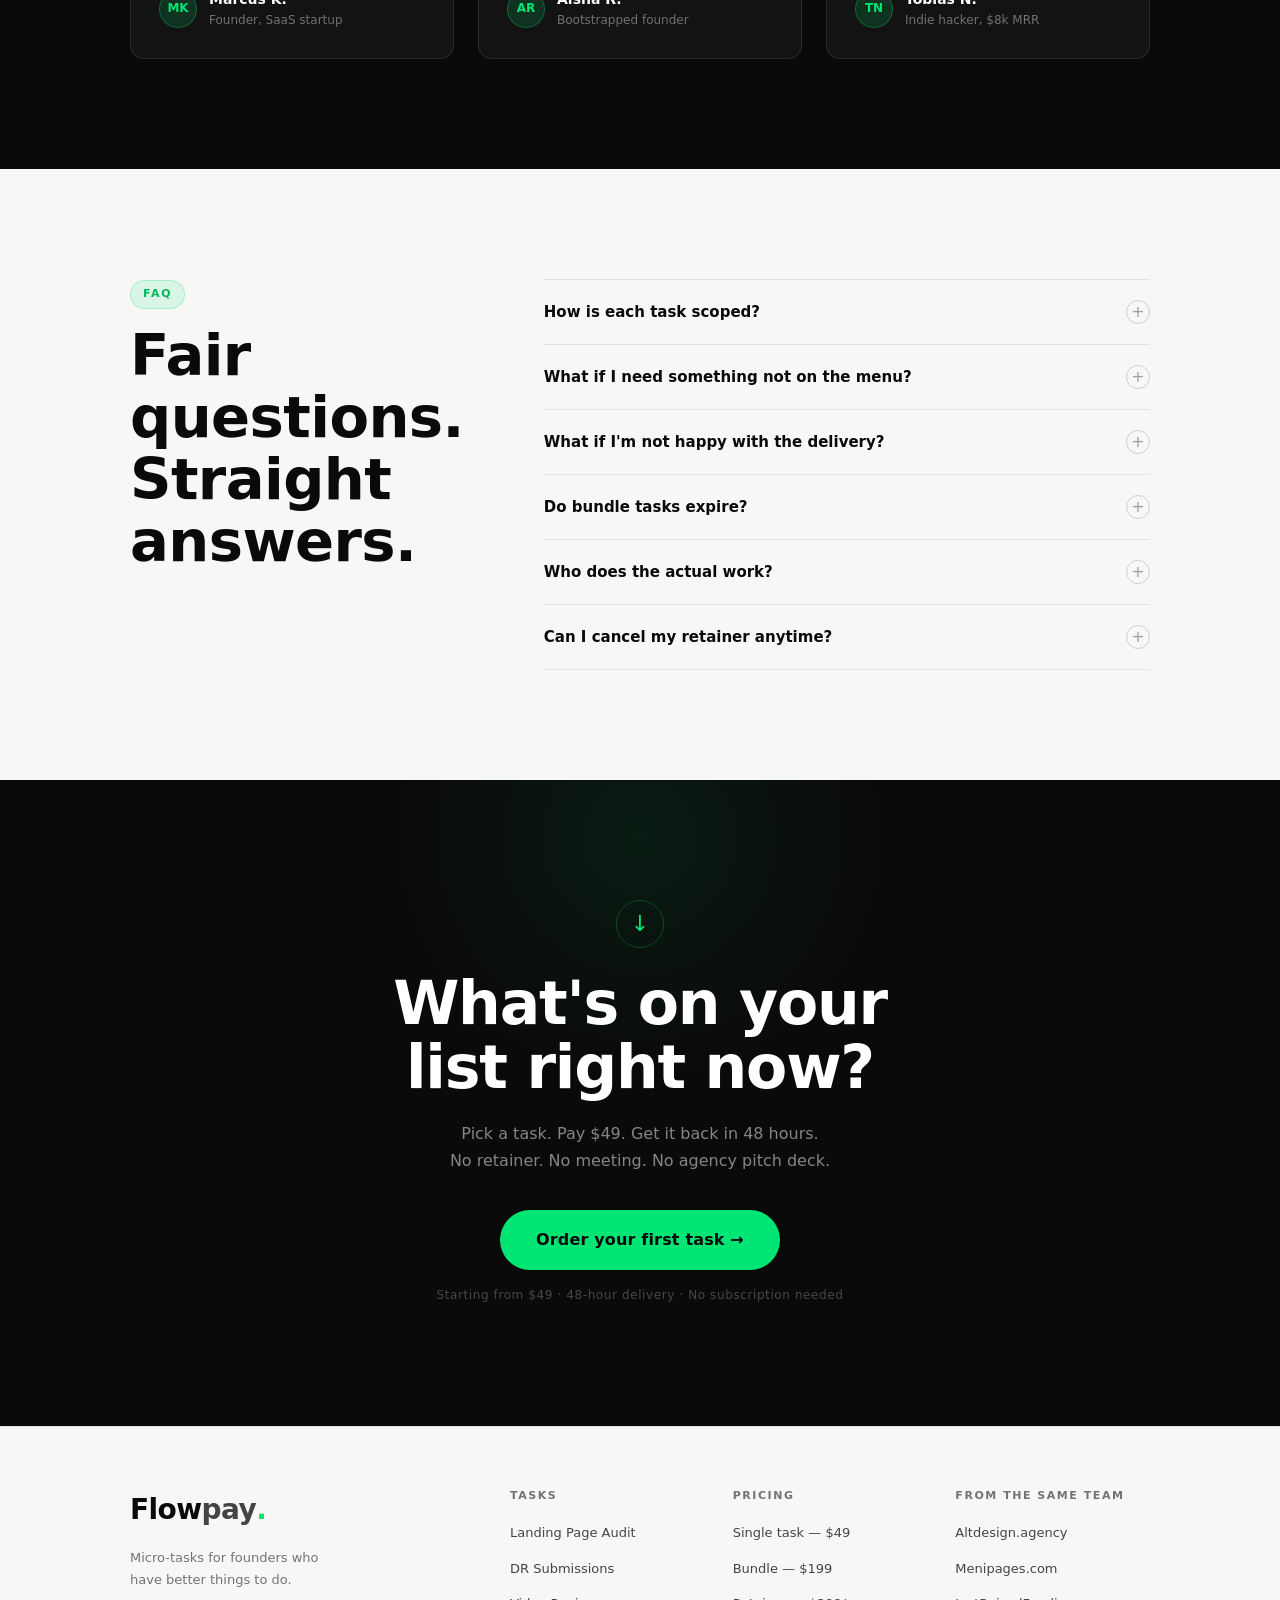
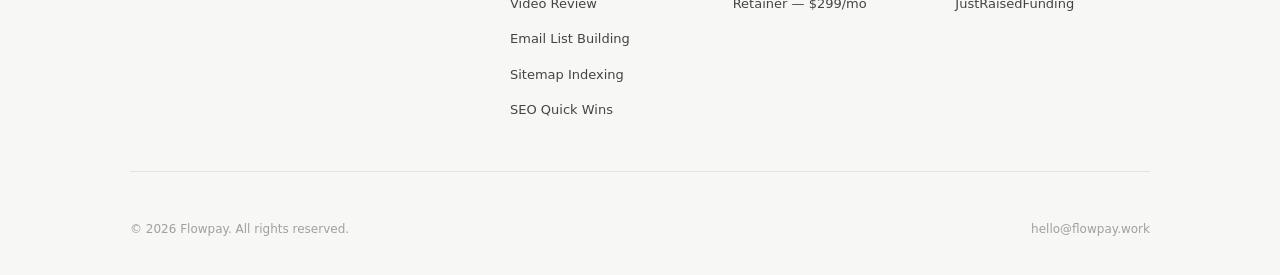
==== commit 62fb1040: "Update index.html" ====
--- a/index.html
+++ b/index.html
@@ -138,13 +138,13 @@
 
             <h1 class="hero-heading" id="hero-heading">
               <span class="h-line reveal delay-1">Stop doing</span>
-              <span class="h-line h-accent reveal delay-2">$49 tasks</span>
+              <span class="h-line h-accent reveal delay-2">admin tasks</span>
               <span class="h-line reveal delay-3">yourself.</span>
             </h1>
 
             <p class="hero-sub reveal delay-4">
               Flowpay is a menu of high-impact founder tasks — each one scoped,
-              priced flat at $49, and delivered back to you in 48 hours.
+              priced flat at $99/week, and delivered back to you in 48 hours.
               No retainer. No agency nonsense. Just work, done.
             </p>
 
--- a/styles.css
+++ b/styles.css
@@ -0,0 +1,1266 @@
+/* ============================================================
+   FLOWPAY.WORK — STYLES
+   Theme: White / Charcoal / Black + Electric Green accent
+   Type: Big Shoulders Display (display) + Outfit (body)
+   Motif: Order ticket / receipt aesthetic
+   ============================================================ */
+
+/* ── Reset ── */
+*, *::before, *::after { box-sizing: border-box; margin: 0; padding: 0; }
+html { scroll-behavior: smooth; -webkit-text-size-adjust: 100%; }
+img, video { max-width: 100%; display: block; }
+button { cursor: pointer; background: none; border: none; font-family: inherit; }
+a { text-decoration: none; color: inherit; }
+ul { list-style: none; }
+
+/* ── Variables ── */
+:root {
+  --white:      #FFFFFF;
+  --off-white:  #F7F7F5;
+  --light-grey: #EFEFED;
+  --border:     #E3E3E0;
+  --border-mid: #CECECE;
+  --black:      #0A0A0A;
+  --char:       #1C1C1C;
+  --char-2:     #2E2E2E;
+  --char-3:     #444444;
+  --grey:       #737373;
+  --grey-light: #A0A0A0;
+
+  /* The accent — electric green */
+  --green:      #00E574;
+  --green-dark: #00B85C;
+  --green-dim:  rgba(0, 229, 116, 0.12);
+  --green-faint:rgba(0, 229, 116, 0.06);
+
+  /* Task icon colors */
+  --blue:    #3B82F6;
+  --blue-bg: rgba(59, 130, 246, 0.08);
+  --teal:    #14B8A6;
+  --teal-bg: rgba(20, 184, 166, 0.08);
+  --orange:  #F97316;
+  --orng-bg: rgba(249, 115, 22, 0.08);
+  --purple:  #8B5CF6;
+  --purp-bg: rgba(139, 92, 246, 0.08);
+  --red:     #EF4444;
+  --red-bg:  rgba(239, 68, 68, 0.08);
+
+  --font-display: 'Big Shoulders Display', system-ui, sans-serif;
+  --font-body:    'Outfit', system-ui, sans-serif;
+
+  --radius-sm: 8px;
+  --radius-md: 14px;
+  --radius-lg: 20px;
+
+  --ease-out:    cubic-bezier(0.16, 1, 0.3, 1);
+  --ease-snappy: cubic-bezier(0.34, 1.56, 0.64, 1);
+
+  --container: 1100px;
+  --section-gap: 110px;
+}
+
+/* ── Base ── */
+body {
+  background: var(--white);
+  color: var(--black);
+  font-family: var(--font-body);
+  font-size: 16px;
+  font-weight: 400;
+  line-height: 1.65;
+  overflow-x: hidden;
+}
+
+/* ── Container ── */
+.container {
+  max-width: var(--container);
+  margin: 0 auto;
+  padding: 0 40px;
+}
+@media (max-width: 768px) { .container { padding: 0 20px; } }
+
+/* ── Section spacing ── */
+.section { padding: var(--section-gap) 0; }
+
+/* ── Accessibility ── */
+.sr-only {
+  position: absolute; width: 1px; height: 1px;
+  padding: 0; margin: -1px; overflow: hidden;
+  clip: rect(0,0,0,0); white-space: nowrap; border: 0;
+}
+
+/* ── Reveals ── */
+.reveal {
+  opacity: 0;
+  transform: translateY(24px);
+  transition: opacity 0.65s var(--ease-out), transform 0.65s var(--ease-out);
+}
+.reveal.visible { opacity: 1; transform: none; }
+.delay-1 { transition-delay: 0.1s; }
+.delay-2 { transition-delay: 0.2s; }
+.delay-3 { transition-delay: 0.3s; }
+.delay-4 { transition-delay: 0.4s; }
+.delay-5 { transition-delay: 0.5s; }
+
+/* ── Section labels ── */
+.section-label {
+  display: inline-flex;
+  align-items: center;
+  gap: 8px;
+  font-family: var(--font-body);
+  font-size: 11px;
+  font-weight: 600;
+  letter-spacing: 0.16em;
+  text-transform: uppercase;
+  color: var(--green-dark);
+  background: var(--green-dim);
+  padding: 4px 12px;
+  border-radius: 100px;
+  border: 1px solid rgba(0, 229, 116, 0.25);
+  margin-bottom: 16px;
+}
+
+.section-title {
+  font-family: var(--font-display);
+  font-size: clamp(36px, 4.5vw, 58px);
+  font-weight: 700;
+  line-height: 1.08;
+  letter-spacing: -0.01em;
+  color: var(--black);
+}
+
+/* ── Buttons ── */
+.btn-primary {
+  display: inline-flex;
+  align-items: center;
+  gap: 8px;
+  padding: 14px 28px;
+  background: var(--green);
+  color: var(--black);
+  border-radius: 100px;
+  font-family: var(--font-body);
+  font-size: 15px;
+  font-weight: 600;
+  letter-spacing: 0.01em;
+  transition: background 0.2s, transform 0.2s var(--ease-snappy), box-shadow 0.2s;
+}
+.btn-primary:hover {
+  background: var(--green-dark);
+  color: var(--white);
+  transform: translateY(-2px);
+  box-shadow: 0 10px 28px rgba(0, 229, 116, 0.3);
+}
+.btn-primary:active { transform: translateY(0); }
+.btn-primary.btn-large { padding: 17px 36px; font-size: 16px; }
+
+.btn-outline {
+  display: inline-flex;
+  align-items: center;
+  gap: 8px;
+  padding: 14px 28px;
+  border: 1.5px solid var(--border-mid);
+  border-radius: 100px;
+  font-family: var(--font-body);
+  font-size: 15px;
+  font-weight: 500;
+  color: var(--char-3);
+  transition: border-color 0.2s, color 0.2s, background 0.2s;
+}
+.btn-outline:hover {
+  border-color: var(--black);
+  color: var(--black);
+  background: var(--off-white);
+}
+
+/* ============================================================
+   NAVIGATION
+   ============================================================ */
+.nav-header {
+  position: fixed;
+  top: 0; left: 0; right: 0;
+  z-index: 100;
+  transition: background 0.3s, border-color 0.3s, box-shadow 0.3s;
+  border-bottom: 1px solid transparent;
+  background: rgba(255, 255, 255, 0);
+}
+.nav-header.scrolled {
+  background: rgba(255, 255, 255, 0.96);
+  border-bottom-color: var(--border);
+  box-shadow: 0 1px 12px rgba(0,0,0,0.06);
+  backdrop-filter: blur(12px);
+  -webkit-backdrop-filter: blur(12px);
+}
+
+.nav {
+  display: flex;
+  align-items: center;
+  justify-content: space-between;
+  height: 68px;
+  padding: 0 40px;
+  max-width: var(--container);
+  margin: 0 auto;
+}
+@media (max-width: 768px) { .nav { padding: 0 20px; } }
+
+.nav-logo {
+  font-family: var(--font-display);
+  font-size: 26px;
+  font-weight: 900;
+  letter-spacing: -0.02em;
+  color: var(--black);
+  transition: opacity 0.2s;
+}
+.nav-logo:hover { opacity: 0.7; }
+.logo-fp  { color: var(--black); }
+.logo-pay { color: var(--char-3); }
+.logo-dot { color: var(--green); }
+
+.nav-links {
+  display: flex;
+  align-items: center;
+  gap: 32px;
+}
+@media (max-width: 860px) { .nav-links { display: none; } }
+
+.nav-link {
+  font-size: 14px;
+  font-weight: 500;
+  color: var(--grey);
+  transition: color 0.2s;
+}
+.nav-link:hover { color: var(--black); }
+
+.nav-cta {
+  display: inline-flex;
+  align-items: center;
+  padding: 9px 20px;
+  background: var(--black);
+  color: var(--white);
+  border-radius: 100px;
+  font-size: 13px;
+  font-weight: 600;
+  letter-spacing: 0.02em;
+  transition: background 0.2s, transform 0.15s;
+}
+.nav-cta:hover { background: var(--char-2); transform: translateY(-1px); }
+
+/* Hamburger */
+.nav-toggle {
+  display: none;
+  flex-direction: column;
+  gap: 5px;
+  width: 32px; height: 32px;
+  align-items: center; justify-content: center;
+}
+.nav-toggle span {
+  display: block; width: 22px; height: 2px;
+  background: var(--black); border-radius: 2px;
+  transition: transform 0.3s var(--ease-out), opacity 0.3s;
+}
+.nav-toggle.open span:nth-child(1) { transform: translateY(7px) rotate(45deg); }
+.nav-toggle.open span:nth-child(2) { opacity: 0; }
+.nav-toggle.open span:nth-child(3) { transform: translateY(-7px) rotate(-45deg); }
+
+@media (max-width: 860px) { .nav-toggle { display: flex; } }
+
+/* Mobile menu */
+.mobile-menu {
+  display: none;
+  position: fixed;
+  inset: 68px 0 0 0;
+  background: rgba(255,255,255,0.98);
+  backdrop-filter: blur(20px);
+  -webkit-backdrop-filter: blur(20px);
+  padding: 40px 24px;
+  z-index: 99;
+  opacity: 0;
+  transform: translateY(-12px);
+  transition: opacity 0.3s var(--ease-out), transform 0.3s var(--ease-out);
+  pointer-events: none;
+}
+.mobile-menu.open {
+  display: flex;
+  opacity: 1;
+  transform: translateY(0);
+  pointer-events: all;
+}
+.mobile-links { display: flex; flex-direction: column; gap: 4px; width: 100%; }
+.mobile-link {
+  display: block;
+  font-family: var(--font-display);
+  font-size: 38px;
+  font-weight: 700;
+  color: var(--grey);
+  padding: 10px 0;
+  border-bottom: 1px solid var(--border);
+  transition: color 0.2s, padding-left 0.2s;
+}
+.mobile-link:hover { color: var(--black); padding-left: 10px; }
+.mobile-cta { color: var(--green-dark) !important; border-bottom: none !important; margin-top: 16px; }
+
+/* ============================================================
+   HERO
+   ============================================================ */
+.hero {
+  padding-top: 68px;
+  background: var(--white);
+  position: relative;
+  overflow: hidden;
+}
+
+.hero::before {
+  content: '';
+  position: absolute;
+  top: 0; right: -5%;
+  width: 55%;
+  height: 100%;
+  background: var(--off-white);
+  clip-path: polygon(12% 0%, 100% 0%, 100% 100%, 0% 100%);
+  z-index: 0;
+}
+
+.hero-inner {
+  position: relative;
+  z-index: 1;
+  display: grid;
+  grid-template-columns: 1fr 1fr;
+  gap: 60px;
+  align-items: center;
+  padding: 80px 0 60px;
+  min-height: calc(100dvh - 68px);
+}
+@media (max-width: 900px) {
+  .hero-inner { grid-template-columns: 1fr; gap: 48px; min-height: auto; padding: 60px 0 48px; }
+  .hero::before { display: none; }
+}
+
+.hero-badge {
+  display: inline-flex;
+  align-items: center;
+  gap: 8px;
+  font-size: 12px;
+  font-weight: 600;
+  letter-spacing: 0.08em;
+  color: var(--green-dark);
+  background: var(--green-dim);
+  border: 1px solid rgba(0, 229, 116, 0.3);
+  border-radius: 100px;
+  padding: 6px 14px;
+  margin-bottom: 28px;
+}
+.badge-pulse {
+  width: 7px; height: 7px;
+  background: var(--green);
+  border-radius: 50%;
+  animation: badge-pulse 2s ease-in-out infinite;
+}
+@keyframes badge-pulse {
+  0%, 100% { box-shadow: 0 0 0 0 rgba(0, 229, 116, 0.4); }
+  50% { box-shadow: 0 0 0 6px rgba(0, 229, 116, 0); }
+}
+
+.hero-heading {
+  font-family: var(--font-display);
+  font-weight: 900;
+  font-size: clamp(56px, 7vw, 90px);
+  line-height: 0.96;
+  letter-spacing: -0.02em;
+  color: var(--black);
+  margin-bottom: 28px;
+}
+.h-line { display: block; }
+.h-accent { color: var(--green-dark); }
+
+.hero-sub {
+  font-size: 17px;
+  font-weight: 400;
+  color: var(--char-3);
+  line-height: 1.65;
+  max-width: 480px;
+  margin-bottom: 36px;
+}
+
+.hero-actions {
+  display: flex;
+  align-items: center;
+  gap: 16px;
+  flex-wrap: wrap;
+  margin-bottom: 48px;
+}
+
+.hero-proof {
+  display: flex;
+  align-items: center;
+  gap: 24px;
+  flex-wrap: wrap;
+}
+.proof-item { display: flex; flex-direction: column; }
+.proof-num {
+  font-family: var(--font-display);
+  font-size: 32px;
+  font-weight: 700;
+  line-height: 1;
+  color: var(--black);
+}
+.proof-unit { font-size: 18px; font-weight: 700; }
+.proof-label { font-size: 11px; font-weight: 500; color: var(--grey); letter-spacing: 0.06em; text-transform: uppercase; margin-top: 3px; }
+.proof-sep { width: 1px; height: 36px; background: var(--border); }
+
+/* Receipt card */
+.hero-right { position: relative; }
+
+.receipt-card {
+  background: var(--white);
+  border: 1px solid var(--border);
+  border-radius: var(--radius-md);
+  padding: 28px 28px 24px;
+  box-shadow: 0 20px 60px rgba(0,0,0,0.08), 0 4px 16px rgba(0,0,0,0.04);
+  position: relative;
+  max-width: 380px;
+  margin: 0 auto;
+}
+.receipt-card::before {
+  content: '';
+  position: absolute;
+  top: -1px; left: 0; right: 0;
+  height: 4px;
+  background: var(--green);
+  border-radius: var(--radius-md) var(--radius-md) 0 0;
+}
+
+.receipt-header {
+  display: flex;
+  align-items: center;
+  justify-content: space-between;
+  margin-bottom: 18px;
+}
+.receipt-title {
+  font-family: var(--font-display);
+  font-size: 13px;
+  font-weight: 700;
+  letter-spacing: 0.14em;
+  color: var(--grey-light);
+}
+.receipt-status {
+  font-size: 11px;
+  font-weight: 600;
+  letter-spacing: 0.1em;
+  padding: 3px 10px;
+  border-radius: 100px;
+}
+.status-done {
+  background: var(--green-dim);
+  color: var(--green-dark);
+  border: 1px solid rgba(0,229,116,0.25);
+}
+
+.receipt-divider {
+  height: 1px;
+  background: repeating-linear-gradient(90deg, var(--border) 0, var(--border) 6px, transparent 6px, transparent 10px);
+  margin: 18px 0;
+}
+
+.receipt-items { display: flex; flex-direction: column; gap: 14px; }
+.r-item {
+  display: flex;
+  align-items: center;
+  gap: 12px;
+}
+.r-item--done .r-check { color: var(--green); font-size: 14px; font-weight: 700; }
+.r-item--done .r-name { font-size: 14px; color: var(--char-3); }
+.r-item--active .r-name { font-size: 14px; font-weight: 600; color: var(--black); }
+.r-name { flex: 1; }
+.r-price {
+  font-family: var(--font-display);
+  font-size: 15px;
+  font-weight: 700;
+  color: var(--black);
+}
+
+.r-spinner {
+  display: inline-block;
+  width: 14px; height: 14px;
+  border: 2px solid var(--green-dim);
+  border-top-color: var(--green);
+  border-radius: 50%;
+  animation: spin 0.9s linear infinite;
+  flex-shrink: 0;
+}
+@keyframes spin { to { transform: rotate(360deg); } }
+
+.receipt-footer {
+  display: flex;
+  justify-content: space-between;
+  align-items: center;
+  font-size: 13px;
+  color: var(--grey);
+}
+.receipt-time {
+  font-family: var(--font-display);
+  font-size: 22px;
+  font-weight: 700;
+  color: var(--black);
+  letter-spacing: -0.01em;
+}
+
+.receipt-shadow {
+  position: absolute;
+  bottom: -16px;
+  left: 20px; right: 20px;
+  height: 16px;
+  background: var(--border);
+  border-radius: 0 0 var(--radius-md) var(--radius-md);
+  z-index: -1;
+}
+
+/* Hero marquee */
+.hero-marquee {
+  border-top: 1px solid var(--border);
+  border-bottom: 1px solid var(--border);
+  background: var(--off-white);
+  overflow: hidden;
+  padding: 14px 0;
+  position: relative;
+  z-index: 1;
+}
+.marquee-track {
+  display: flex;
+  gap: 28px;
+  width: max-content;
+  animation: marquee 22s linear infinite;
+}
+.marquee-track span {
+  font-family: var(--font-display);
+  font-size: 14px;
+  font-weight: 700;
+  letter-spacing: 0.04em;
+  text-transform: uppercase;
+  color: var(--char-3);
+  white-space: nowrap;
+}
+.marquee-track .sep {
+  color: var(--green) !important;
+  font-size: 18px !important;
+}
+@keyframes marquee {
+  from { transform: translateX(0); }
+  to   { transform: translateX(-50%); }
+}
+
+/* ============================================================
+   PITCH SECTION
+   ============================================================ */
+.pitch { background: var(--black); }
+.pitch-inner {
+  display: grid;
+  grid-template-columns: 1fr 1fr;
+  gap: 80px;
+  align-items: start;
+}
+@media (max-width: 768px) { .pitch-inner { grid-template-columns: 1fr; gap: 32px; } }
+
+.pitch-overline {
+  font-size: 11px;
+  font-weight: 600;
+  letter-spacing: 0.16em;
+  text-transform: uppercase;
+  color: var(--green);
+  margin-bottom: 16px;
+}
+.pitch-heading {
+  font-family: var(--font-display);
+  font-size: clamp(30px, 3.5vw, 46px);
+  font-weight: 700;
+  line-height: 1.1;
+  color: var(--white);
+}
+
+.pitch-right p {
+  font-size: 16px;
+  color: rgba(255,255,255,0.6);
+  line-height: 1.75;
+  margin-bottom: 20px;
+}
+.pitch-right p:last-child { margin-bottom: 0; }
+.pitch-right em { color: rgba(255,255,255,0.9); font-style: normal; font-weight: 500; }
+
+/* ============================================================
+   HOW IT WORKS
+   ============================================================ */
+.how { background: var(--off-white); }
+
+.steps-grid {
+  display: grid;
+  grid-template-columns: 1fr auto 1fr auto 1fr;
+  gap: 0;
+  align-items: start;
+  margin-top: 56px;
+}
+@media (max-width: 768px) {
+  .steps-grid { grid-template-columns: 1fr; gap: 32px; }
+  .step-arrow { display: none; }
+}
+
+.step {
+  padding: 36px 32px;
+  background: var(--white);
+  border: 1px solid var(--border);
+  border-radius: var(--radius-md);
+  position: relative;
+}
+.step::before {
+  content: attr(data-step);
+  position: absolute;
+  top: 20px; right: 20px;
+  font-family: var(--font-display);
+  font-size: 40px;
+  font-weight: 900;
+  color: var(--light-grey);
+  line-height: 1;
+}
+
+.step-arrow {
+  font-size: 24px;
+  font-weight: 300;
+  color: var(--border-mid);
+  padding: 0 16px;
+  align-self: center;
+  margin-top: -20px;
+}
+
+.step-icon {
+  width: 48px; height: 48px;
+  background: var(--green-dim);
+  border-radius: var(--radius-sm);
+  display: flex; align-items: center; justify-content: center;
+  color: var(--green-dark);
+  margin-bottom: 20px;
+}
+.step-name {
+  font-family: var(--font-display);
+  font-size: 22px;
+  font-weight: 700;
+  color: var(--black);
+  margin-bottom: 10px;
+}
+.step-desc {
+  font-size: 14px;
+  color: var(--char-3);
+  line-height: 1.65;
+}
+
+/* ============================================================
+   TASK CARDS (order ticket aesthetic)
+   ============================================================ */
+.tasks { background: var(--white); }
+
+.tasks-header {
+  display: flex;
+  align-items: flex-start;
+  justify-content: space-between;
+  gap: 32px;
+  margin-bottom: 56px;
+}
+@media (max-width: 640px) { .tasks-header { flex-direction: column; gap: 20px; } }
+
+.tasks-sub {
+  max-width: 500px;
+  font-size: 15px;
+  color: var(--char-3);
+  margin-top: 14px;
+  line-height: 1.65;
+}
+
+.tasks-price-badge {
+  display: flex;
+  flex-direction: column;
+  align-items: center;
+  justify-content: center;
+  background: var(--green);
+  border-radius: var(--radius-md);
+  padding: 20px 28px;
+  min-width: 120px;
+  flex-shrink: 0;
+}
+.price-big {
+  font-family: var(--font-display);
+  font-size: 48px;
+  font-weight: 900;
+  color: var(--black);
+  line-height: 1;
+}
+.price-each {
+  font-size: 13px;
+  font-weight: 600;
+  color: var(--black);
+  opacity: 0.7;
+  letter-spacing: 0.06em;
+}
+
+.tasks-grid {
+  display: grid;
+  grid-template-columns: repeat(3, 1fr);
+  gap: 20px;
+}
+@media (max-width: 960px) { .tasks-grid { grid-template-columns: repeat(2, 1fr); } }
+@media (max-width: 580px) { .tasks-grid { grid-template-columns: 1fr; } }
+
+/* The ticket card */
+.task-card {
+  background: var(--white);
+  border: 1px solid var(--border);
+  border-radius: var(--radius-md);
+  padding: 28px 24px 24px;
+  position: relative;
+  overflow: hidden;
+  transition: transform 0.25s var(--ease-out), box-shadow 0.25s ease, border-color 0.25s;
+}
+.task-card:hover {
+  transform: translateY(-4px);
+  box-shadow: 0 16px 40px rgba(0,0,0,0.08);
+  border-color: var(--green);
+}
+
+/* Dashed perforation at top (ticket stub) */
+.task-punch {
+  position: absolute;
+  top: 0; left: 0; right: 0;
+  height: 3px;
+  background: repeating-linear-gradient(
+    90deg,
+    var(--green) 0, var(--green) 8px,
+    transparent 8px, transparent 14px
+  );
+}
+
+.task-top {
+  display: flex;
+  align-items: flex-start;
+  justify-content: space-between;
+  margin-bottom: 16px;
+}
+.task-icon {
+  width: 40px; height: 40px;
+  border-radius: var(--radius-sm);
+  display: flex; align-items: center; justify-content: center;
+  flex-shrink: 0;
+}
+.task-icon--blue   { background: var(--blue-bg);  color: var(--blue); }
+.task-icon--green  { background: var(--green-dim); color: var(--green-dark); }
+.task-icon--orange { background: var(--orng-bg);  color: var(--orange); }
+.task-icon--purple { background: var(--purp-bg);  color: var(--purple); }
+.task-icon--teal   { background: var(--teal-bg);  color: var(--teal); }
+.task-icon--red    { background: var(--red-bg);   color: var(--red); }
+
+.task-num {
+  font-family: var(--font-display);
+  font-size: 13px;
+  font-weight: 700;
+  letter-spacing: 0.1em;
+  color: var(--light-grey);
+}
+
+.task-name {
+  font-family: var(--font-display);
+  font-size: 22px;
+  font-weight: 700;
+  color: var(--black);
+  line-height: 1.15;
+  margin-bottom: 10px;
+}
+.task-desc {
+  font-size: 13px;
+  color: var(--grey);
+  line-height: 1.65;
+  margin-bottom: 20px;
+}
+
+.task-delivers {
+  display: flex;
+  flex-direction: column;
+  gap: 6px;
+  margin-bottom: 24px;
+  padding-top: 16px;
+  border-top: 1px dashed var(--border);
+}
+.task-delivers li {
+  display: flex;
+  align-items: flex-start;
+  gap: 8px;
+  font-size: 12px;
+  color: var(--char-3);
+  font-weight: 500;
+}
+.task-delivers li::before {
+  content: '✓';
+  color: var(--green-dark);
+  font-weight: 700;
+  font-size: 11px;
+  margin-top: 1px;
+  flex-shrink: 0;
+}
+
+.task-footer {
+  display: flex;
+  align-items: center;
+  justify-content: space-between;
+  padding-top: 16px;
+  border-top: 1px dashed var(--border);
+}
+.task-delivery {
+  display: inline-flex;
+  align-items: center;
+  gap: 5px;
+  font-size: 11px;
+  font-weight: 600;
+  letter-spacing: 0.08em;
+  text-transform: uppercase;
+  color: var(--grey-light);
+}
+.task-delivery::before {
+  content: '⏱';
+  font-size: 11px;
+}
+
+.task-order {
+  font-size: 13px;
+  font-weight: 700;
+  color: var(--green-dark);
+  letter-spacing: 0.02em;
+  transition: color 0.2s, letter-spacing 0.2s;
+}
+.task-order:hover { color: var(--black); letter-spacing: 0.04em; }
+
+/* ============================================================
+   PRICING
+   ============================================================ */
+.pricing { background: var(--off-white); }
+
+.pricing .section-title { margin-bottom: 52px; }
+
+.pricing-grid {
+  display: grid;
+  grid-template-columns: repeat(3, 1fr);
+  gap: 20px;
+  align-items: start;
+}
+@media (max-width: 900px) { .pricing-grid { grid-template-columns: 1fr; max-width: 480px; } }
+
+.price-card {
+  background: var(--white);
+  border: 1.5px solid var(--border);
+  border-radius: var(--radius-md);
+  padding: 32px 28px 28px;
+  position: relative;
+  transition: box-shadow 0.25s;
+}
+.price-card:hover { box-shadow: 0 12px 32px rgba(0,0,0,0.07); }
+
+.price-card--featured {
+  border-color: var(--green);
+  box-shadow: 0 0 0 1px rgba(0,229,116,0.15), 0 16px 40px rgba(0,0,0,0.06);
+}
+
+.price-popular-badge {
+  position: absolute;
+  top: -12px; left: 50%; transform: translateX(-50%);
+  background: var(--green);
+  color: var(--black);
+  font-size: 11px;
+  font-weight: 700;
+  letter-spacing: 0.1em;
+  text-transform: uppercase;
+  padding: 4px 14px;
+  border-radius: 100px;
+  white-space: nowrap;
+}
+
+.price-card-top {
+  display: flex;
+  justify-content: space-between;
+  align-items: flex-start;
+  margin-bottom: 8px;
+}
+.price-name {
+  font-family: var(--font-display);
+  font-size: 24px;
+  font-weight: 700;
+  color: var(--black);
+}
+.price-amount {
+  font-family: var(--font-display);
+  font-size: 42px;
+  font-weight: 900;
+  color: var(--black);
+  line-height: 1;
+  letter-spacing: -0.02em;
+}
+.price-dollar {
+  font-size: 24px;
+  font-weight: 700;
+  vertical-align: super;
+  line-height: 1;
+}
+.price-per { font-size: 18px; font-weight: 400; color: var(--grey); }
+
+.price-tagline {
+  font-size: 14px;
+  color: var(--grey);
+  margin-bottom: 24px;
+  line-height: 1.55;
+}
+
+.price-features {
+  display: flex;
+  flex-direction: column;
+  gap: 10px;
+  margin-bottom: 28px;
+  padding-top: 20px;
+  border-top: 1px solid var(--border);
+}
+.price-features li {
+  display: flex;
+  align-items: flex-start;
+  gap: 10px;
+  font-size: 14px;
+  color: var(--char-3);
+}
+.feat-check {
+  color: var(--green-dark);
+  font-weight: 700;
+  font-size: 13px;
+  margin-top: 1px;
+  flex-shrink: 0;
+}
+
+.price-cta {
+  display: flex;
+  align-items: center;
+  justify-content: center;
+  width: 100%;
+  padding: 13px 20px;
+  border-radius: 100px;
+  font-size: 14px;
+  font-weight: 600;
+  letter-spacing: 0.02em;
+  transition: all 0.2s;
+}
+.price-cta--primary {
+  background: var(--green);
+  color: var(--black);
+}
+.price-cta--primary:hover {
+  background: var(--green-dark);
+  color: var(--white);
+  box-shadow: 0 8px 24px rgba(0,229,116,0.25);
+}
+.price-cta--outline {
+  border: 1.5px solid var(--border-mid);
+  color: var(--char-3);
+}
+.price-cta--outline:hover {
+  border-color: var(--black);
+  color: var(--black);
+  background: var(--off-white);
+}
+
+.price-saving {
+  text-align: center;
+  font-size: 12px;
+  color: var(--green-dark);
+  font-weight: 600;
+  margin-top: 10px;
+}
+
+/* ============================================================
+   SOCIAL PROOF
+   ============================================================ */
+.proof { background: var(--black); }
+
+.proof-grid {
+  display: grid;
+  grid-template-columns: repeat(3, 1fr);
+  gap: 24px;
+}
+@media (max-width: 860px) { .proof-grid { grid-template-columns: 1fr; max-width: 500px; } }
+
+.proof-card {
+  background: rgba(255,255,255,0.04);
+  border: 1px solid rgba(255,255,255,0.1);
+  border-radius: var(--radius-md);
+  padding: 28px;
+  display: flex;
+  flex-direction: column;
+  gap: 20px;
+  transition: background 0.25s, border-color 0.25s;
+}
+.proof-card:hover {
+  background: rgba(255,255,255,0.06);
+  border-color: rgba(255,255,255,0.18);
+}
+
+.proof-quote {
+  font-size: 15px;
+  color: rgba(255,255,255,0.75);
+  line-height: 1.7;
+  flex: 1;
+}
+
+.proof-author {
+  display: flex;
+  align-items: center;
+  gap: 12px;
+}
+.proof-avatar {
+  width: 38px; height: 38px;
+  border-radius: 50%;
+  background: rgba(0,229,116,0.15);
+  border: 1px solid rgba(0,229,116,0.3);
+  display: flex; align-items: center; justify-content: center;
+  font-size: 12px;
+  font-weight: 700;
+  color: var(--green);
+  flex-shrink: 0;
+}
+.proof-author strong {
+  display: block;
+  font-size: 14px;
+  font-weight: 600;
+  color: var(--white);
+}
+.proof-author span {
+  display: block;
+  font-size: 12px;
+  color: rgba(255,255,255,0.4);
+}
+
+/* ============================================================
+   FAQ
+   ============================================================ */
+.faq { background: var(--off-white); }
+
+.faq-inner {
+  display: grid;
+  grid-template-columns: 1fr 2fr;
+  gap: 80px;
+  align-items: start;
+}
+@media (max-width: 768px) { .faq-inner { grid-template-columns: 1fr; gap: 40px; } }
+
+.faq-right {
+  display: flex;
+  flex-direction: column;
+}
+
+.faq-item {
+  border-bottom: 1px solid var(--border);
+}
+.faq-item:first-child { border-top: 1px solid var(--border); }
+
+.faq-q {
+  display: flex;
+  align-items: center;
+  justify-content: space-between;
+  width: 100%;
+  padding: 20px 0;
+  font-size: 15px;
+  font-weight: 600;
+  color: var(--black);
+  text-align: left;
+  gap: 16px;
+  transition: color 0.2s;
+}
+.faq-q:hover { color: var(--char-2); }
+.faq-q[aria-expanded="true"] { color: var(--green-dark); }
+
+.faq-icon {
+  font-size: 22px;
+  font-weight: 300;
+  color: var(--grey-light);
+  flex-shrink: 0;
+  width: 24px; height: 24px;
+  display: flex; align-items: center; justify-content: center;
+  border: 1.5px solid var(--border-mid);
+  border-radius: 50%;
+  transition: transform 0.3s var(--ease-out), border-color 0.2s, color 0.2s;
+  line-height: 1;
+  font-size: 16px;
+}
+.faq-q[aria-expanded="true"] .faq-icon {
+  transform: rotate(45deg);
+  border-color: var(--green);
+  color: var(--green-dark);
+}
+
+.faq-a {
+  overflow: hidden;
+  max-height: 0;
+  transition: max-height 0.4s var(--ease-out);
+}
+.faq-a.open { max-height: 300px; }
+
+.faq-a p {
+  font-size: 14px;
+  color: var(--char-3);
+  line-height: 1.75;
+  padding-bottom: 20px;
+}
+
+/* ============================================================
+   FINAL CTA
+   ============================================================ */
+.cta-section {
+  background: var(--black);
+  padding: 120px 0;
+  position: relative;
+  overflow: hidden;
+  text-align: center;
+}
+.cta-section::before {
+  content: '';
+  position: absolute;
+  top: -30%; left: 50%; transform: translateX(-50%);
+  width: 500px; height: 500px;
+  border-radius: 50%;
+  background: radial-gradient(circle, rgba(0,229,116,0.08) 0%, transparent 70%);
+  pointer-events: none;
+}
+
+.cta-inner { position: relative; max-width: 600px; margin: 0 auto; }
+
+.cta-tag {
+  display: inline-flex;
+  align-items: center;
+  justify-content: center;
+  width: 48px; height: 48px;
+  border: 1px solid rgba(0,229,116,0.25);
+  border-radius: 50%;
+  font-size: 22px;
+  color: var(--green);
+  margin-bottom: 24px;
+  animation: bounce 2s ease-in-out infinite;
+}
+@keyframes bounce {
+  0%, 100% { transform: translateY(0); }
+  50% { transform: translateY(6px); }
+}
+
+.cta-heading {
+  font-family: var(--font-display);
+  font-size: clamp(36px, 5vw, 60px);
+  font-weight: 900;
+  line-height: 1.06;
+  color: var(--white);
+  margin-bottom: 20px;
+  letter-spacing: -0.02em;
+}
+.cta-sub {
+  font-size: 16px;
+  color: rgba(255,255,255,0.5);
+  line-height: 1.7;
+  margin-bottom: 36px;
+}
+.cta-note {
+  margin-top: 16px;
+  font-size: 12px;
+  color: rgba(255,255,255,0.25);
+  letter-spacing: 0.05em;
+}
+
+/* ============================================================
+   FOOTER
+   ============================================================ */
+.footer {
+  background: var(--off-white);
+  border-top: 1px solid var(--border);
+  padding: 60px 0 36px;
+}
+
+.footer-inner {
+  display: grid;
+  grid-template-columns: 1fr 2fr;
+  gap: 60px;
+  margin-bottom: 48px;
+  padding-bottom: 48px;
+  border-bottom: 1px solid var(--border);
+}
+@media (max-width: 720px) { .footer-inner { grid-template-columns: 1fr; gap: 36px; } }
+
+.footer-logo {
+  display: inline-flex;
+  align-items: center;
+  font-family: var(--font-display);
+  font-size: 28px;
+  font-weight: 900;
+  letter-spacing: -0.02em;
+  margin-bottom: 14px;
+  transition: opacity 0.2s;
+}
+.footer-logo:hover { opacity: 0.7; }
+.footer-tagline {
+  font-size: 13px;
+  color: var(--grey);
+  line-height: 1.65;
+}
+
+.footer-nav {
+  display: grid;
+  grid-template-columns: repeat(3, 1fr);
+  gap: 28px;
+}
+@media (max-width: 500px) { .footer-nav { grid-template-columns: 1fr 1fr; } }
+
+.footer-col-title {
+  font-size: 11px;
+  font-weight: 700;
+  letter-spacing: 0.14em;
+  text-transform: uppercase;
+  color: var(--grey);
+  margin-bottom: 14px;
+}
+.footer-col ul { display: flex; flex-direction: column; gap: 9px; }
+.footer-col ul li a {
+  font-size: 13px;
+  color: var(--char-3);
+  transition: color 0.2s;
+}
+.footer-col ul li a:hover { color: var(--black); }
+
+.footer-bottom {
+  display: flex;
+  justify-content: space-between;
+  align-items: center;
+  flex-wrap: wrap;
+  gap: 8px;
+}
+.footer-bottom p { font-size: 12px; color: var(--grey-light); }
+.footer-right { font-size: 12px; color: var(--grey-light); }
+
+/* ============================================================
+   RESPONSIVE
+   ============================================================ */
+@media (max-width: 1024px) { :root { --section-gap: 88px; } }
+@media (max-width: 768px)  { :root { --section-gap: 68px; } }
+@media (max-width: 480px)  {
+  :root { --section-gap: 56px; }
+  .hero-heading { font-size: 56px; }
+  .tasks-price-badge { display: none; }
+}
+
+/* ── Focus ── */
+:focus-visible {
+  outline: 2px solid var(--green-dark);
+  outline-offset: 3px;
+  border-radius: 3px;
+}
+
+/* ── Selection ── */
+::selection {
+  background: rgba(0, 229, 116, 0.2);
+  color: var(--black);
+}
+
+/* ── Scrollbar ── */
+::-webkit-scrollbar { width: 6px; }
+::-webkit-scrollbar-track { background: var(--off-white); }
+::-webkit-scrollbar-thumb { background: var(--border-mid); border-radius: 3px; }
+::-webkit-scrollbar-thumb:hover { background: var(--grey); }
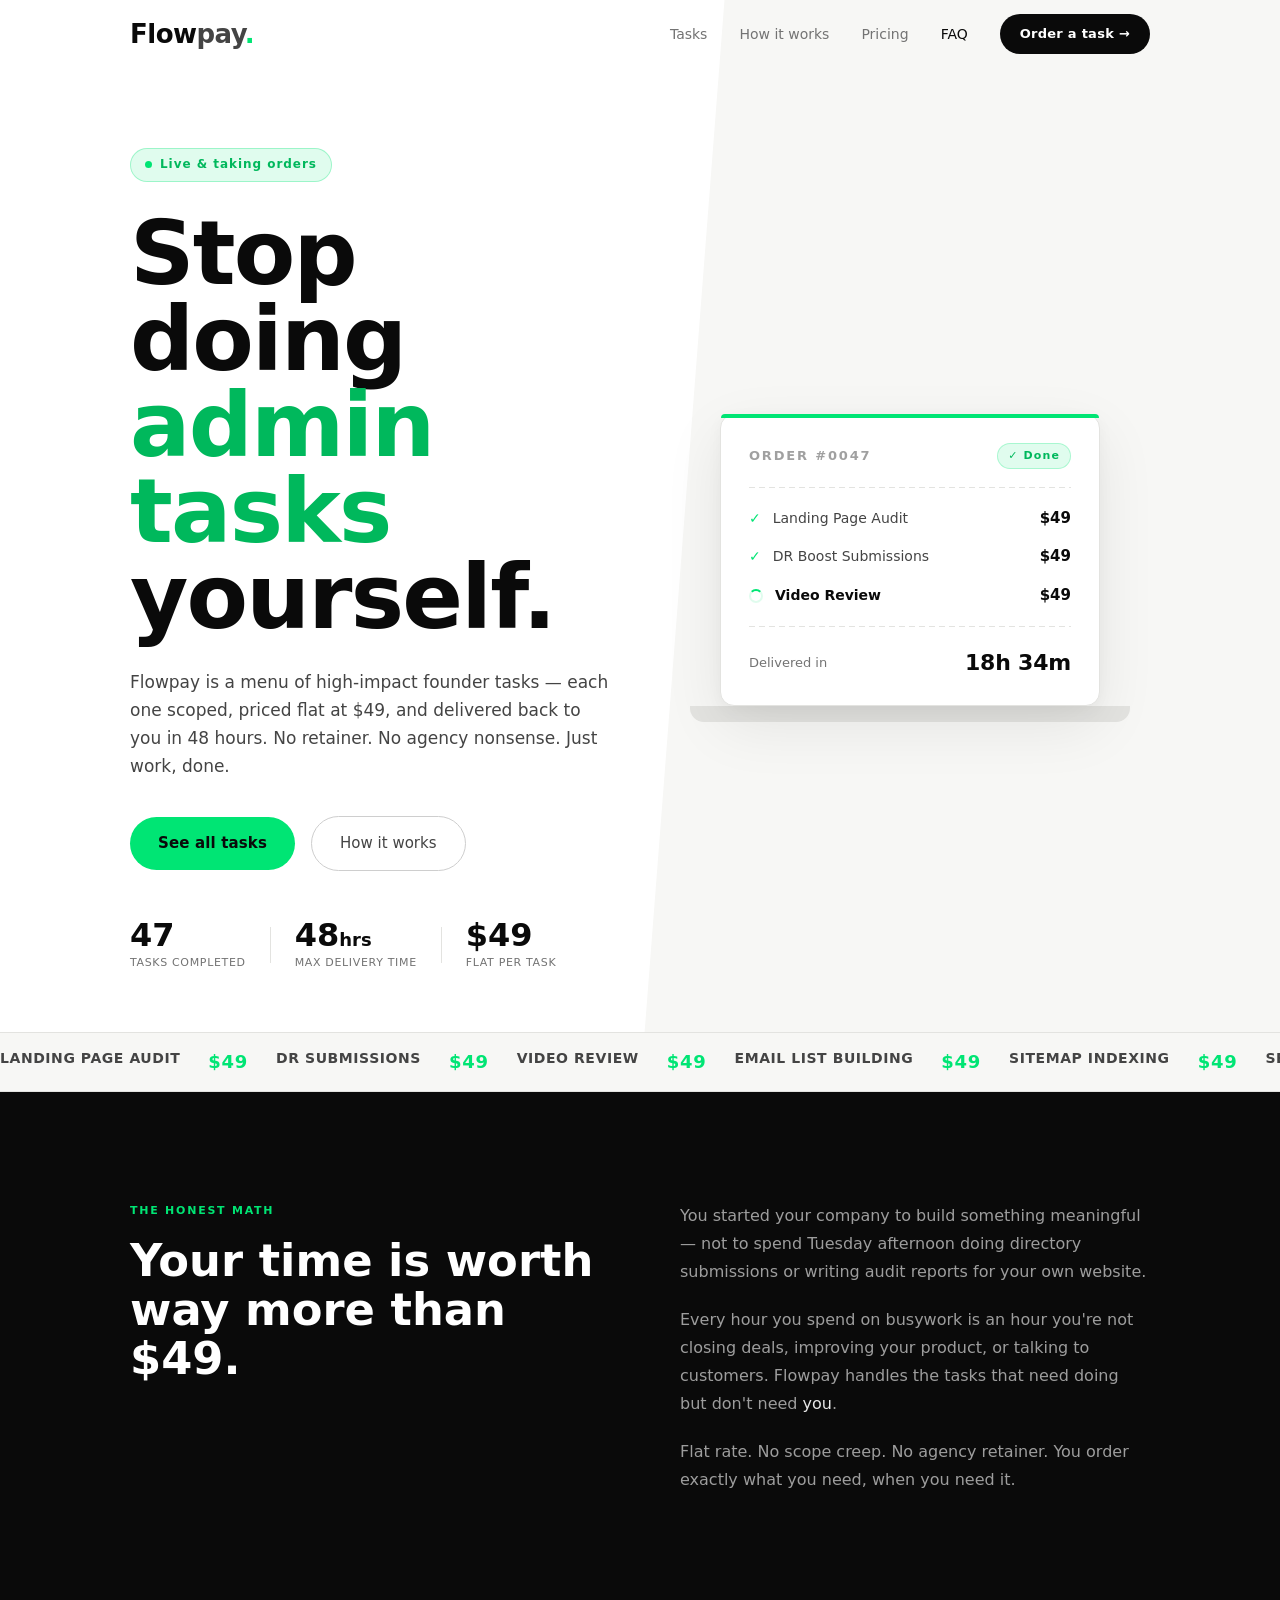
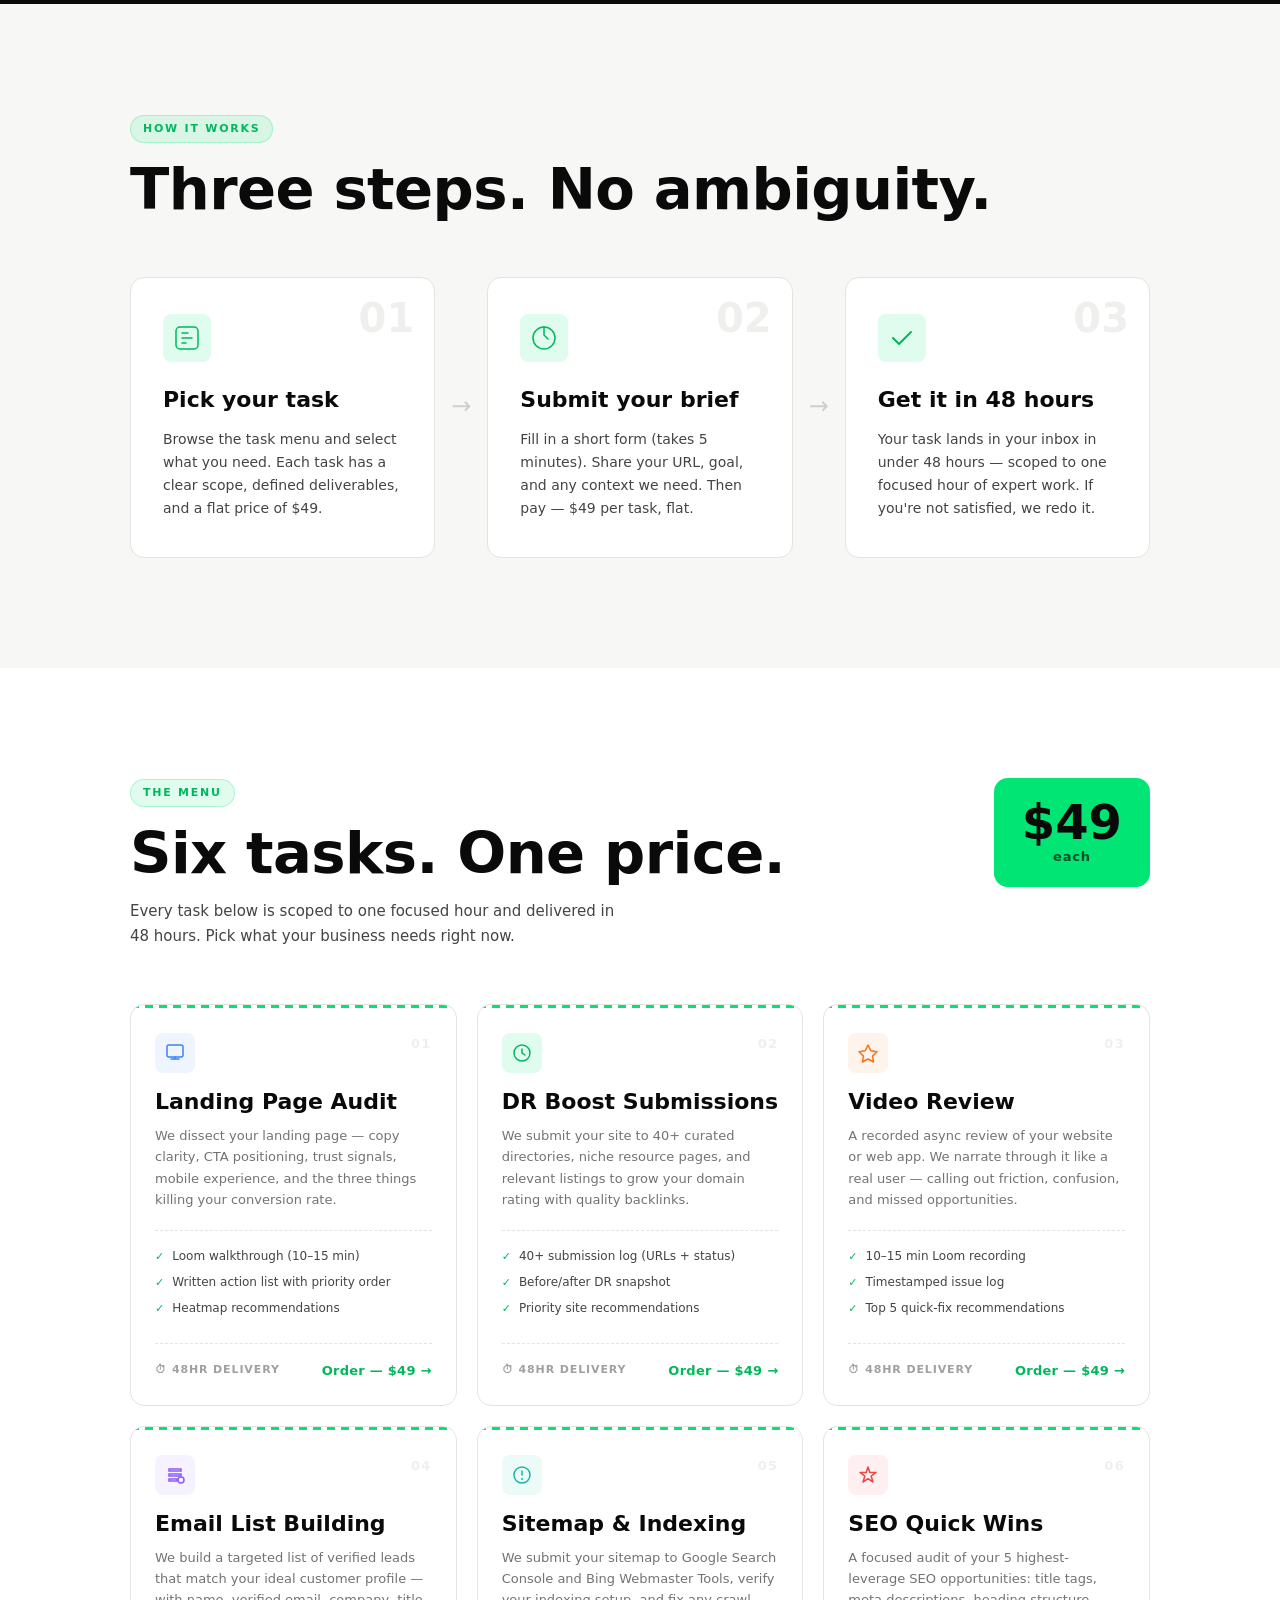
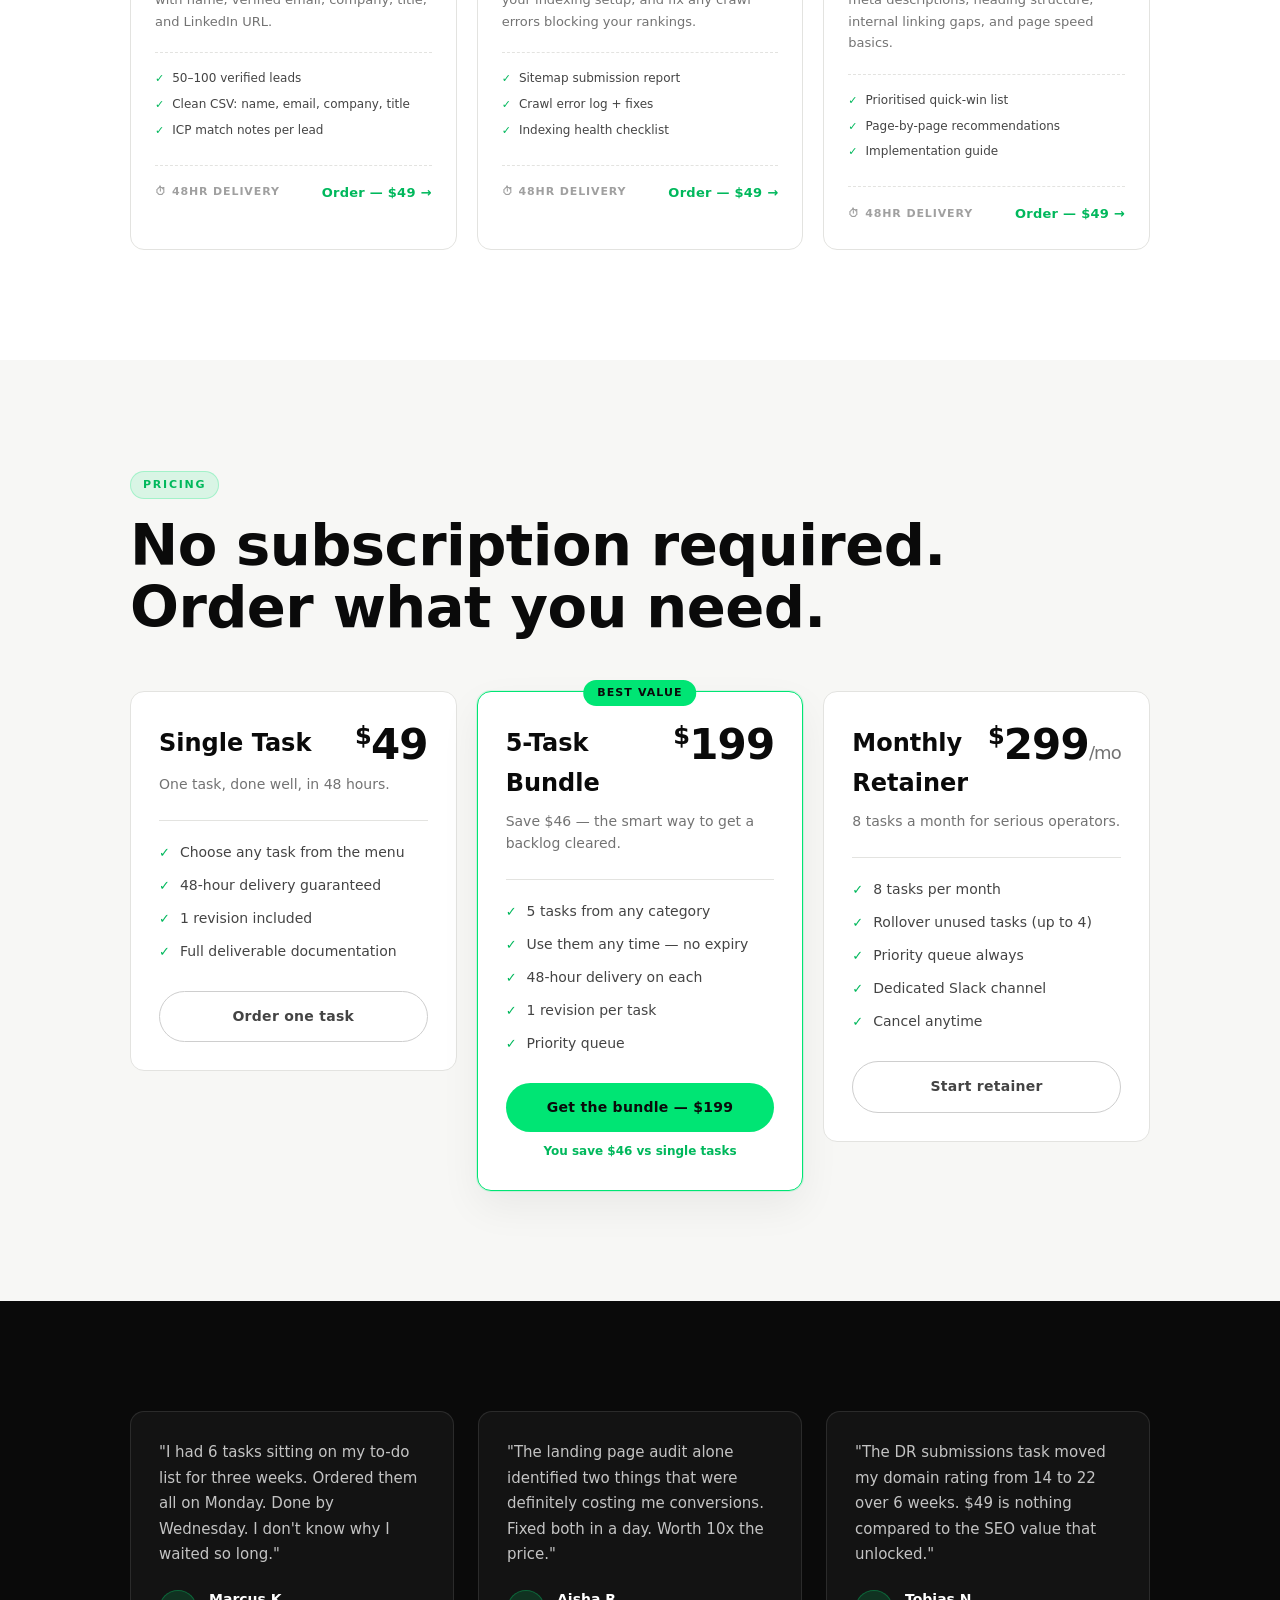
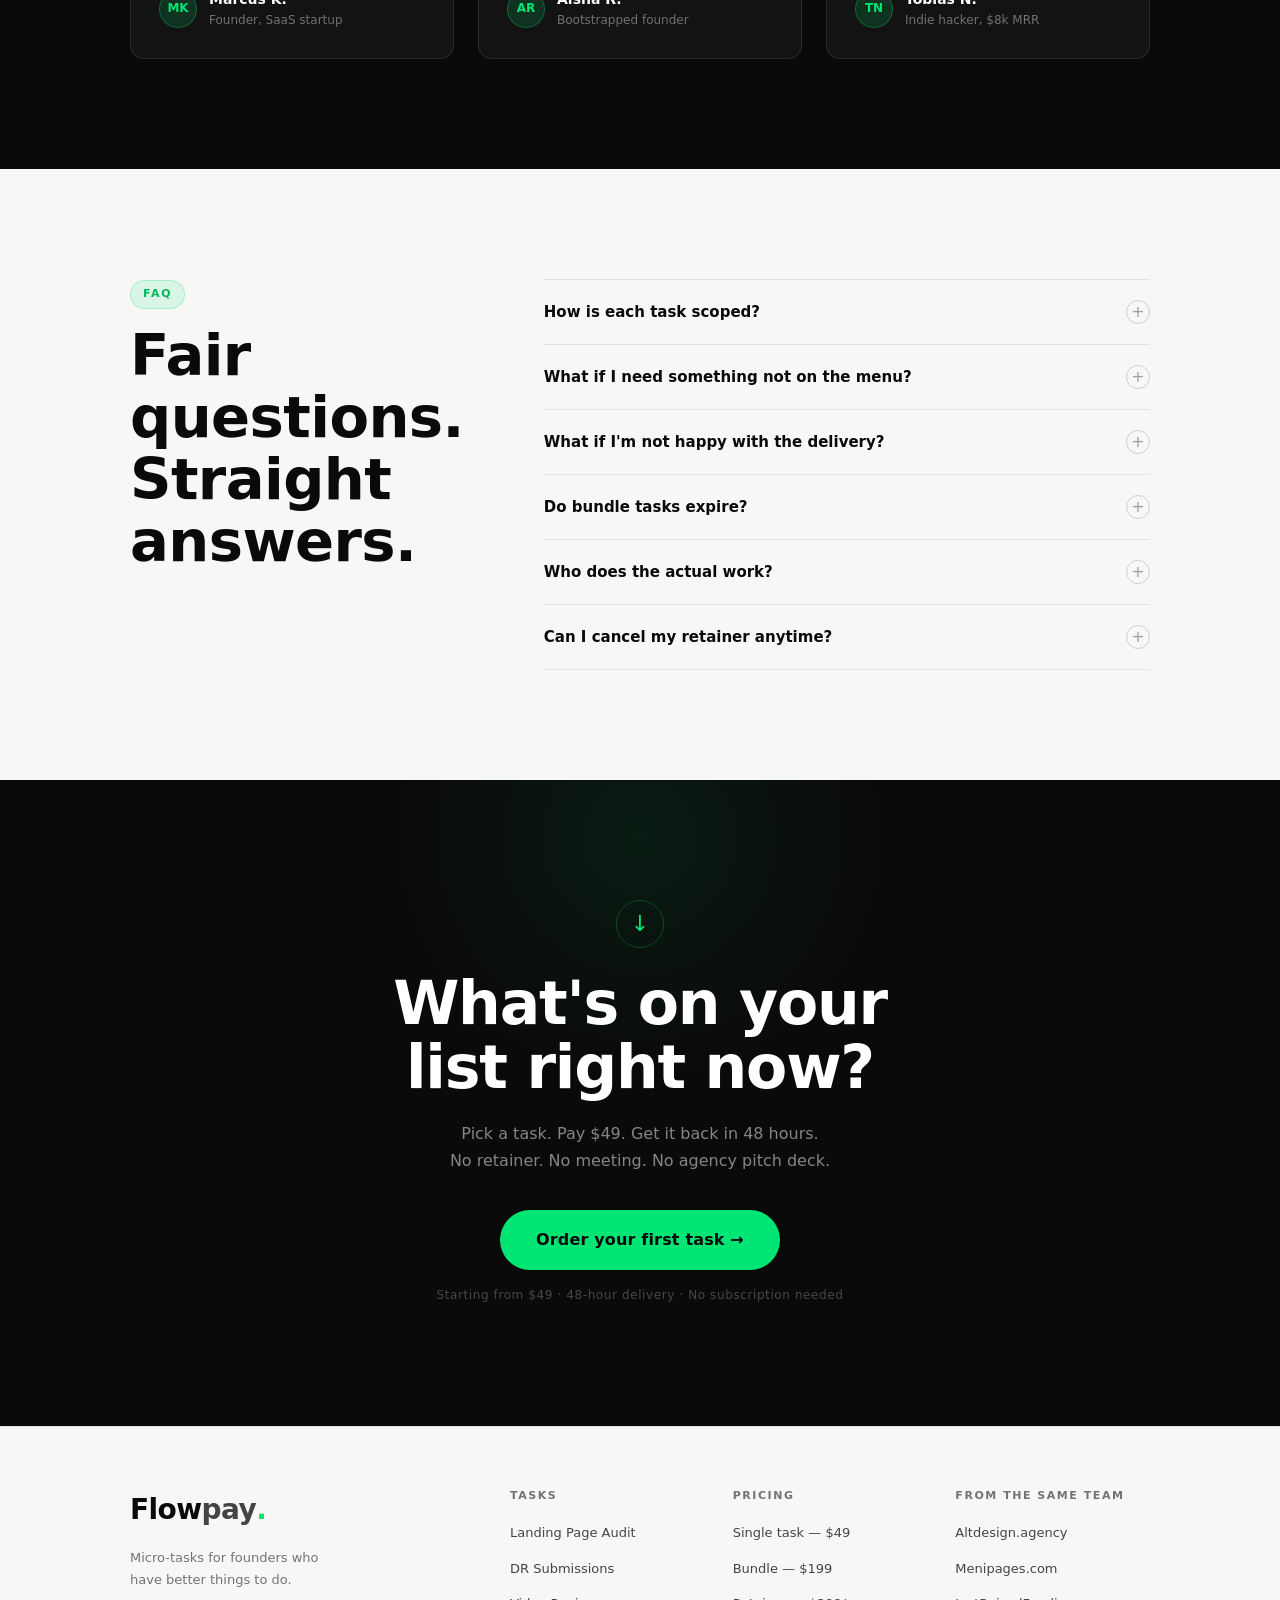
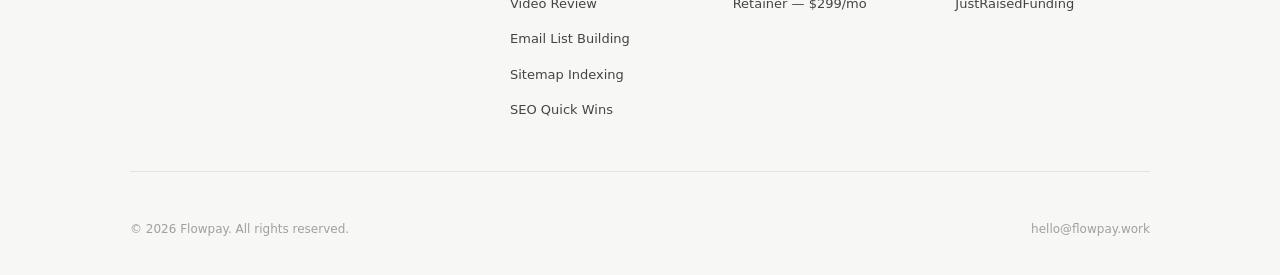
==== commit 8b1d9d0e: "Update index.html" ====
--- a/index.html
+++ b/index.html
@@ -144,7 +144,7 @@
 
             <p class="hero-sub reveal delay-4">
               Flowpay is a menu of high-impact founder tasks — each one scoped,
-              priced flat at $99/week, and delivered back to you in 48 hours.
+              priced flat at $49, and delivered back to you in 48 hours.
               No retainer. No agency nonsense. Just work, done.
             </p>
 
